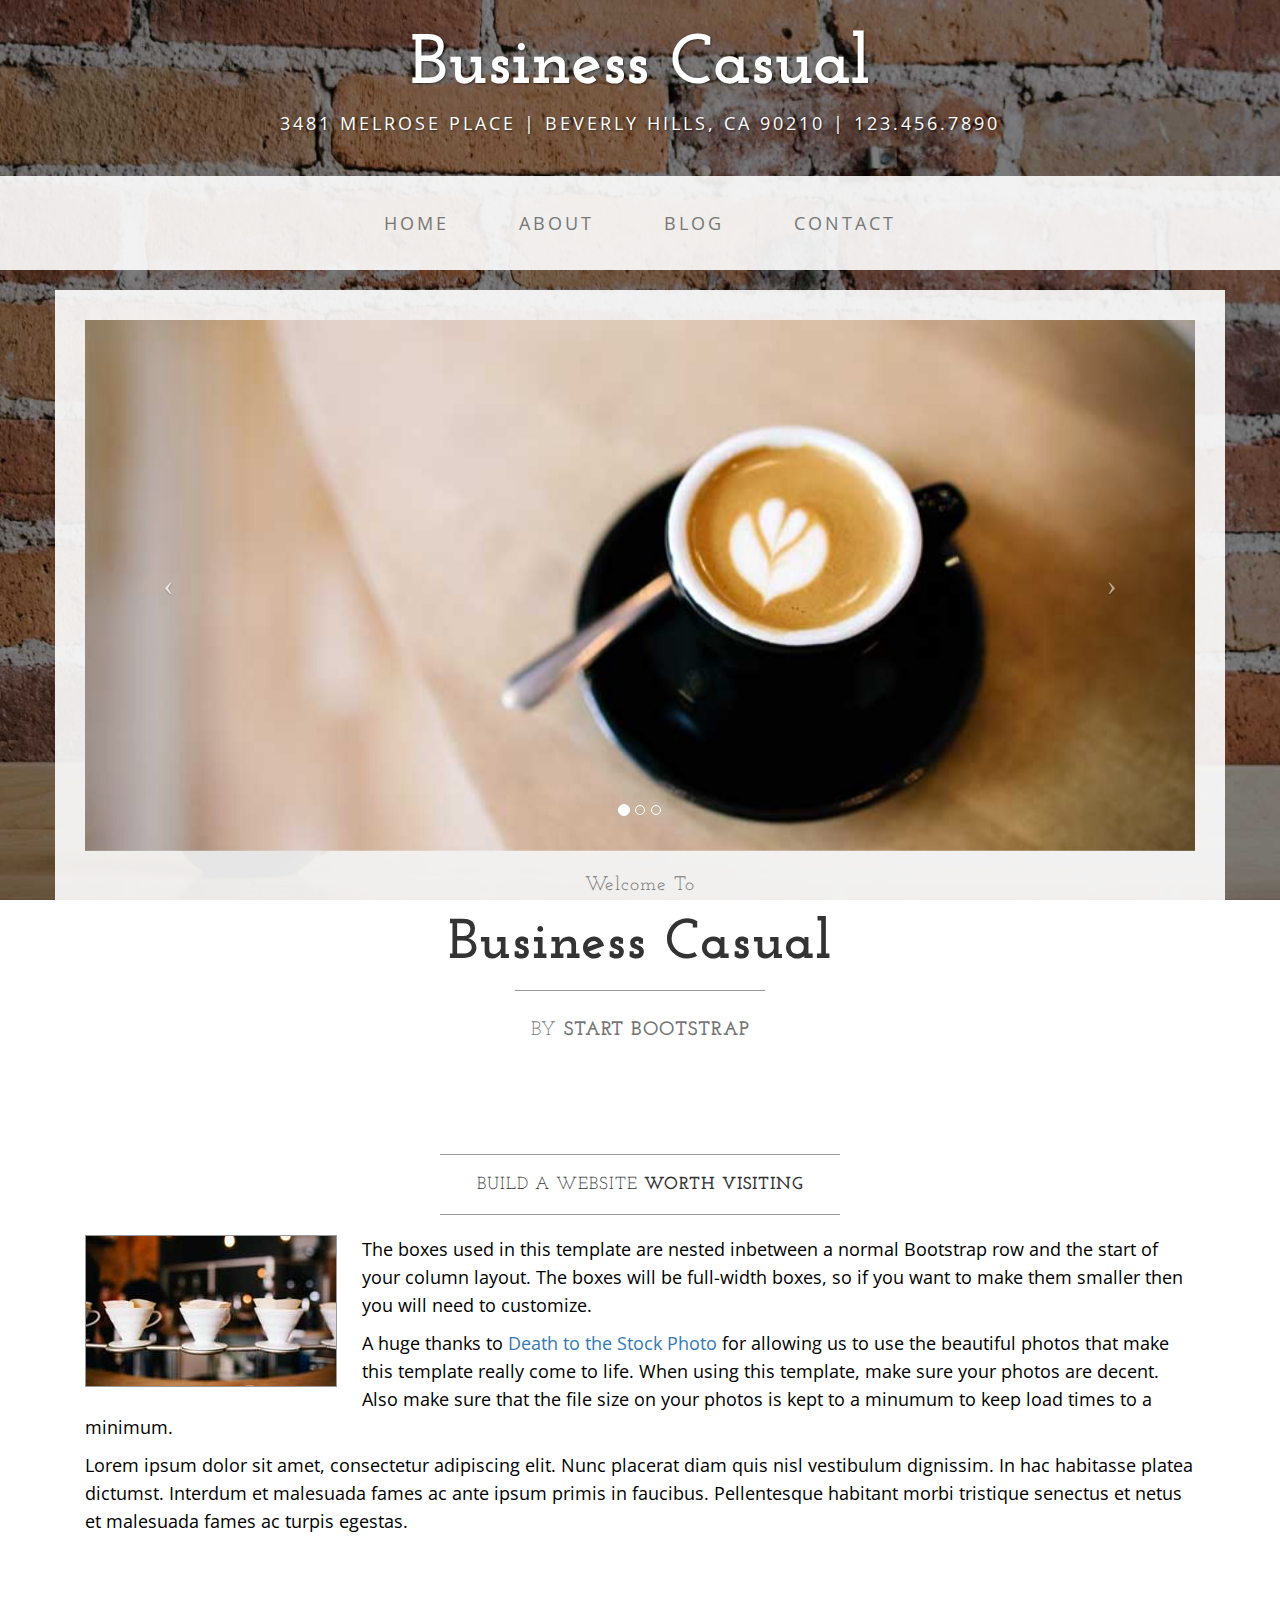
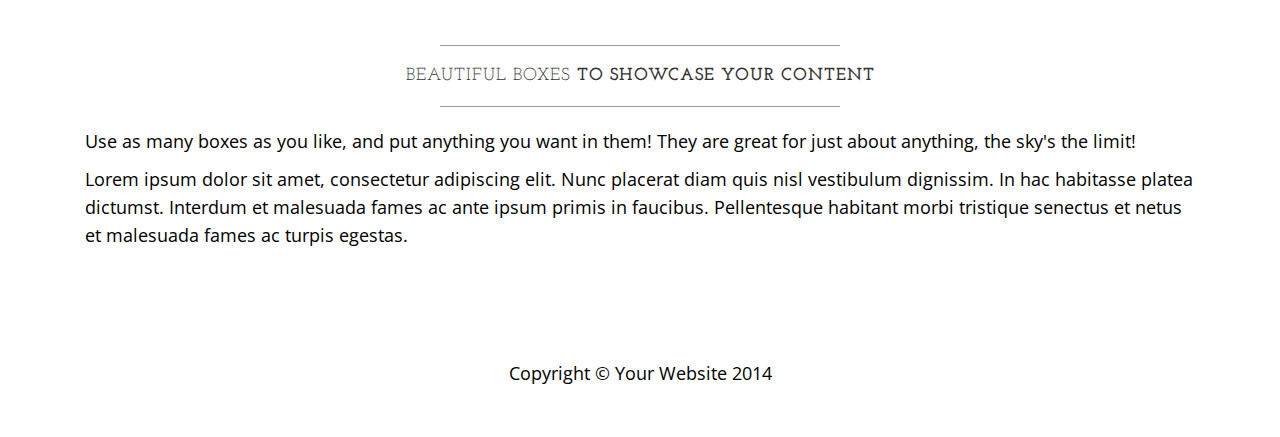
==== index.html @ a55cbca0 "bootstrapコードの追加" ====
<!DOCTYPE html>
<html lang="en">

<head>

    <meta charset="utf-8">
    <meta http-equiv="X-UA-Compatible" content="IE=edge">
    <meta name="viewport" content="width=device-width, initial-scale=1">
    <meta name="description" content="">
    <meta name="author" content="">

    <title>Business Casual - Start Bootstrap Theme</title>

    <!-- Bootstrap Core CSS -->
    <link href="css/bootstrap.min.css" rel="stylesheet">

    <!-- Custom CSS -->
    <link href="css/business-casual.css" rel="stylesheet">

    <!-- Fonts -->
    <link href="http://fonts.googleapis.com/css?family=Open+Sans:300italic,400italic,600italic,700italic,800italic,400,300,600,700,800" rel="stylesheet" type="text/css">
    <link href="http://fonts.googleapis.com/css?family=Josefin+Slab:100,300,400,600,700,100italic,300italic,400italic,600italic,700italic" rel="stylesheet" type="text/css">

    <!-- HTML5 Shim and Respond.js IE8 support of HTML5 elements and media queries -->
    <!-- WARNING: Respond.js doesn't work if you view the page via file:// -->
    <!--[if lt IE 9]>
        <script src="https://oss.maxcdn.com/libs/html5shiv/3.7.0/html5shiv.js"></script>
        <script src="https://oss.maxcdn.com/libs/respond.js/1.4.2/respond.min.js"></script>
    <![endif]-->

</head>

<body>

    <div class="brand">Business Casual</div>
    <div class="address-bar">3481 Melrose Place | Beverly Hills, CA 90210 | 123.456.7890</div>

    <!-- Navigation -->
    <nav class="navbar navbar-default" role="navigation">
        <div class="container">
            <!-- Brand and toggle get grouped for better mobile display -->
            <div class="navbar-header">
                <button type="button" class="navbar-toggle" data-toggle="collapse" data-target="#bs-example-navbar-collapse-1">
                    <span class="sr-only">Toggle navigation</span>
                    <span class="icon-bar"></span>
                    <span class="icon-bar"></span>
                    <span class="icon-bar"></span>
                </button>
                <!-- navbar-brand is hidden on larger screens, but visible when the menu is collapsed -->
                <a class="navbar-brand" href="index.html">Business Casual</a>
            </div>
            <!-- Collect the nav links, forms, and other content for toggling -->
            <div class="collapse navbar-collapse" id="bs-example-navbar-collapse-1">
                <ul class="nav navbar-nav">
                    <li>
                        <a href="index.html">Home</a>
                    </li>
                    <li>
                        <a href="about.html">About</a>
                    </li>
                    <li>
                        <a href="blog.html">Blog</a>
                    </li>
                    <li>
                        <a href="contact.html">Contact</a>
                    </li>
                </ul>
            </div>
            <!-- /.navbar-collapse -->
        </div>
        <!-- /.container -->
    </nav>

    <div class="container">

        <div class="row">
            <div class="box">
                <div class="col-lg-12 text-center">
                    <div id="carousel-example-generic" class="carousel slide">
                        <!-- Indicators -->
                        <ol class="carousel-indicators hidden-xs">
                            <li data-target="#carousel-example-generic" data-slide-to="0" class="active"></li>
                            <li data-target="#carousel-example-generic" data-slide-to="1"></li>
                            <li data-target="#carousel-example-generic" data-slide-to="2"></li>
                        </ol>

                        <!-- Wrapper for slides -->
                        <div class="carousel-inner">
                            <div class="item active">
                                <img class="img-responsive img-full" src="img/slide-1.jpg" alt="">
                            </div>
                            <div class="item">
                                <img class="img-responsive img-full" src="img/slide-2.jpg" alt="">
                            </div>
                            <div class="item">
                                <img class="img-responsive img-full" src="img/slide-3.jpg" alt="">
                            </div>
                        </div>

                        <!-- Controls -->
                        <a class="left carousel-control" href="#carousel-example-generic" data-slide="prev">
                            <span class="icon-prev"></span>
                        </a>
                        <a class="right carousel-control" href="#carousel-example-generic" data-slide="next">
                            <span class="icon-next"></span>
                        </a>
                    </div>
                    <h2 class="brand-before">
                        <small>Welcome to</small>
                    </h2>
                    <h1 class="brand-name">Business Casual</h1>
                    <hr class="tagline-divider">
                    <h2>
                        <small>By
                            <strong>Start Bootstrap</strong>
                        </small>
                    </h2>
                </div>
            </div>
        </div>

        <div class="row">
            <div class="box">
                <div class="col-lg-12">
                    <hr>
                    <h2 class="intro-text text-center">Build a website
                        <strong>worth visiting</strong>
                    </h2>
                    <hr>
                    <img class="img-responsive img-border img-left" src="img/intro-pic.jpg" alt="">
                    <hr class="visible-xs">
                    <p>The boxes used in this template are nested inbetween a normal Bootstrap row and the start of your column layout. The boxes will be full-width boxes, so if you want to make them smaller then you will need to customize.</p>
                    <p>A huge thanks to <a href="http://join.deathtothestockphoto.com/" target="_blank">Death to the Stock Photo</a> for allowing us to use the beautiful photos that make this template really come to life. When using this template, make sure your photos are decent. Also make sure that the file size on your photos is kept to a minumum to keep load times to a minimum.</p>
                    <p>Lorem ipsum dolor sit amet, consectetur adipiscing elit. Nunc placerat diam quis nisl vestibulum dignissim. In hac habitasse platea dictumst. Interdum et malesuada fames ac ante ipsum primis in faucibus. Pellentesque habitant morbi tristique senectus et netus et malesuada fames ac turpis egestas.</p>
                </div>
            </div>
        </div>

        <div class="row">
            <div class="box">
                <div class="col-lg-12">
                    <hr>
                    <h2 class="intro-text text-center">Beautiful boxes
                        <strong>to showcase your content</strong>
                    </h2>
                    <hr>
                    <p>Use as many boxes as you like, and put anything you want in them! They are great for just about anything, the sky's the limit!</p>
                    <p>Lorem ipsum dolor sit amet, consectetur adipiscing elit. Nunc placerat diam quis nisl vestibulum dignissim. In hac habitasse platea dictumst. Interdum et malesuada fames ac ante ipsum primis in faucibus. Pellentesque habitant morbi tristique senectus et netus et malesuada fames ac turpis egestas.</p>
                </div>
            </div>
        </div>

    </div>
    <!-- /.container -->

    <footer>
        <div class="container">
            <div class="row">
                <div class="col-lg-12 text-center">
                    <p>Copyright &copy; Your Website 2014</p>
                </div>
            </div>
        </div>
    </footer>

    <!-- jQuery -->
    <script src="js/jquery.js"></script>

    <!-- Bootstrap Core JavaScript -->
    <script src="js/bootstrap.min.js"></script>

    <!-- Script to Activate the Carousel -->
    <script>
    $('.carousel').carousel({
        interval: 5000 //changes the speed
    })
    </script>

</body>

</html>
---- css/business-casual.css ----
/*!
 * Start Bootstrap - Business Casual Bootstrap Theme (http://startbootstrap.com)
 * Code licensed under the Apache License v2.0.
 * For details, see http://www.apache.org/licenses/LICENSE-2.0.
 */

body {
    font-family: "Open Sans","Helvetica Neue",Helvetica,Arial,sans-serif;
    background: url('../img/bg.jpg') no-repeat center center fixed;
    -webkit-background-size: cover;
    -moz-background-size: cover;
    background-size: cover;
    -o-background-size: cover;
}

h1,
h2,
h3,
h4,
h5,
h6 {
    text-transform: uppercase;
    font-family: "Josefin Slab","Helvetica Neue",Helvetica,Arial,sans-serif;
    font-weight: 700;
    letter-spacing: 1px;
}

p {
    font-size: 1.25em;
    line-height: 1.6;
    color: #000;
}

hr {
    max-width: 400px;
    border-color: #999999;
}

.brand,
.address-bar {
    display: none;
}

.navbar-brand {
    text-transform: uppercase;
    font-weight: 900;
    letter-spacing: 2px;
}

.navbar-nav {
    text-transform: uppercase;
    font-weight: 400;
    letter-spacing: 3px;
}

.img-full {
    min-width: 100%;
}

.brand-before,
.brand-name {
    text-transform: capitalize;
}

.brand-before {
    margin: 15px 0;
}

.brand-name {
    margin: 0;
    font-size: 4em;
}

.tagline-divider {
    margin: 15px auto 3px;
    max-width: 250px;
    border-color: #999999;
}

.box {
    margin-bottom: 20px;
    padding: 30px 15px;
    background: #fff;
    background: rgba(255,255,255,0.9);
}

.intro-text {
    text-transform: uppercase;
    font-size: 1.25em;
    font-weight: 400;
    letter-spacing: 1px;
}

.img-border {
    float: none;
    margin: 0 auto 0;
    border: #999999 solid 1px;
}

.img-left {
    float: none;
    margin: 0 auto 0;
}

footer {
    background: #fff;
    background: rgba(255,255,255,0.9);
}

footer p {
    margin: 0;
    padding: 50px 0;
}

@media screen and (min-width:768px) {
    .brand {
        display: inherit;
        margin: 0;
        padding: 30px 0 10px;
        text-align: center;
        text-shadow: 1px 1px 2px rgba(0,0,0,0.5);
        font-family: "Josefin Slab","Helvetica Neue",Helvetica,Arial,sans-serif;
        font-size: 5em;
        font-weight: 700;
        line-height: normal;
        color: #fff;
    }

    .top-divider {
        margin-top: 0;
    }

    .img-left {
        float: left;
        margin-right: 25px;
    }

    .address-bar {
        display: inherit;
        margin: 0;
        padding: 0 0 40px;
        text-align: center;
        text-shadow: 1px 1px 2px rgba(0,0,0,0.5);
        text-transform: uppercase;
        font-size: 1.25em;
        font-weight: 400;
        letter-spacing: 3px;
        color: #fff;
    }

    .navbar {
        border-radius: 0;
    }

    .navbar-header {
        display: none;
    }

    .navbar {
        min-height: 0;
    }

    .navbar-default {
        border: none;
        background: #fff;
        background: rgba(255,255,255,0.9);
    }

    .nav>li>a {
        padding: 35px;
    }

    .navbar-nav>li>a {
        line-height: normal;
    }

    .navbar-nav {
        display: table;
        float: none;
        margin: 0 auto;
        table-layout: fixed;
        font-size: 1.25em;
    }
}

@media screen and (min-width:1200px) {
    .box:after {
        content: '';
        display: table;
        clear: both;
    }
}
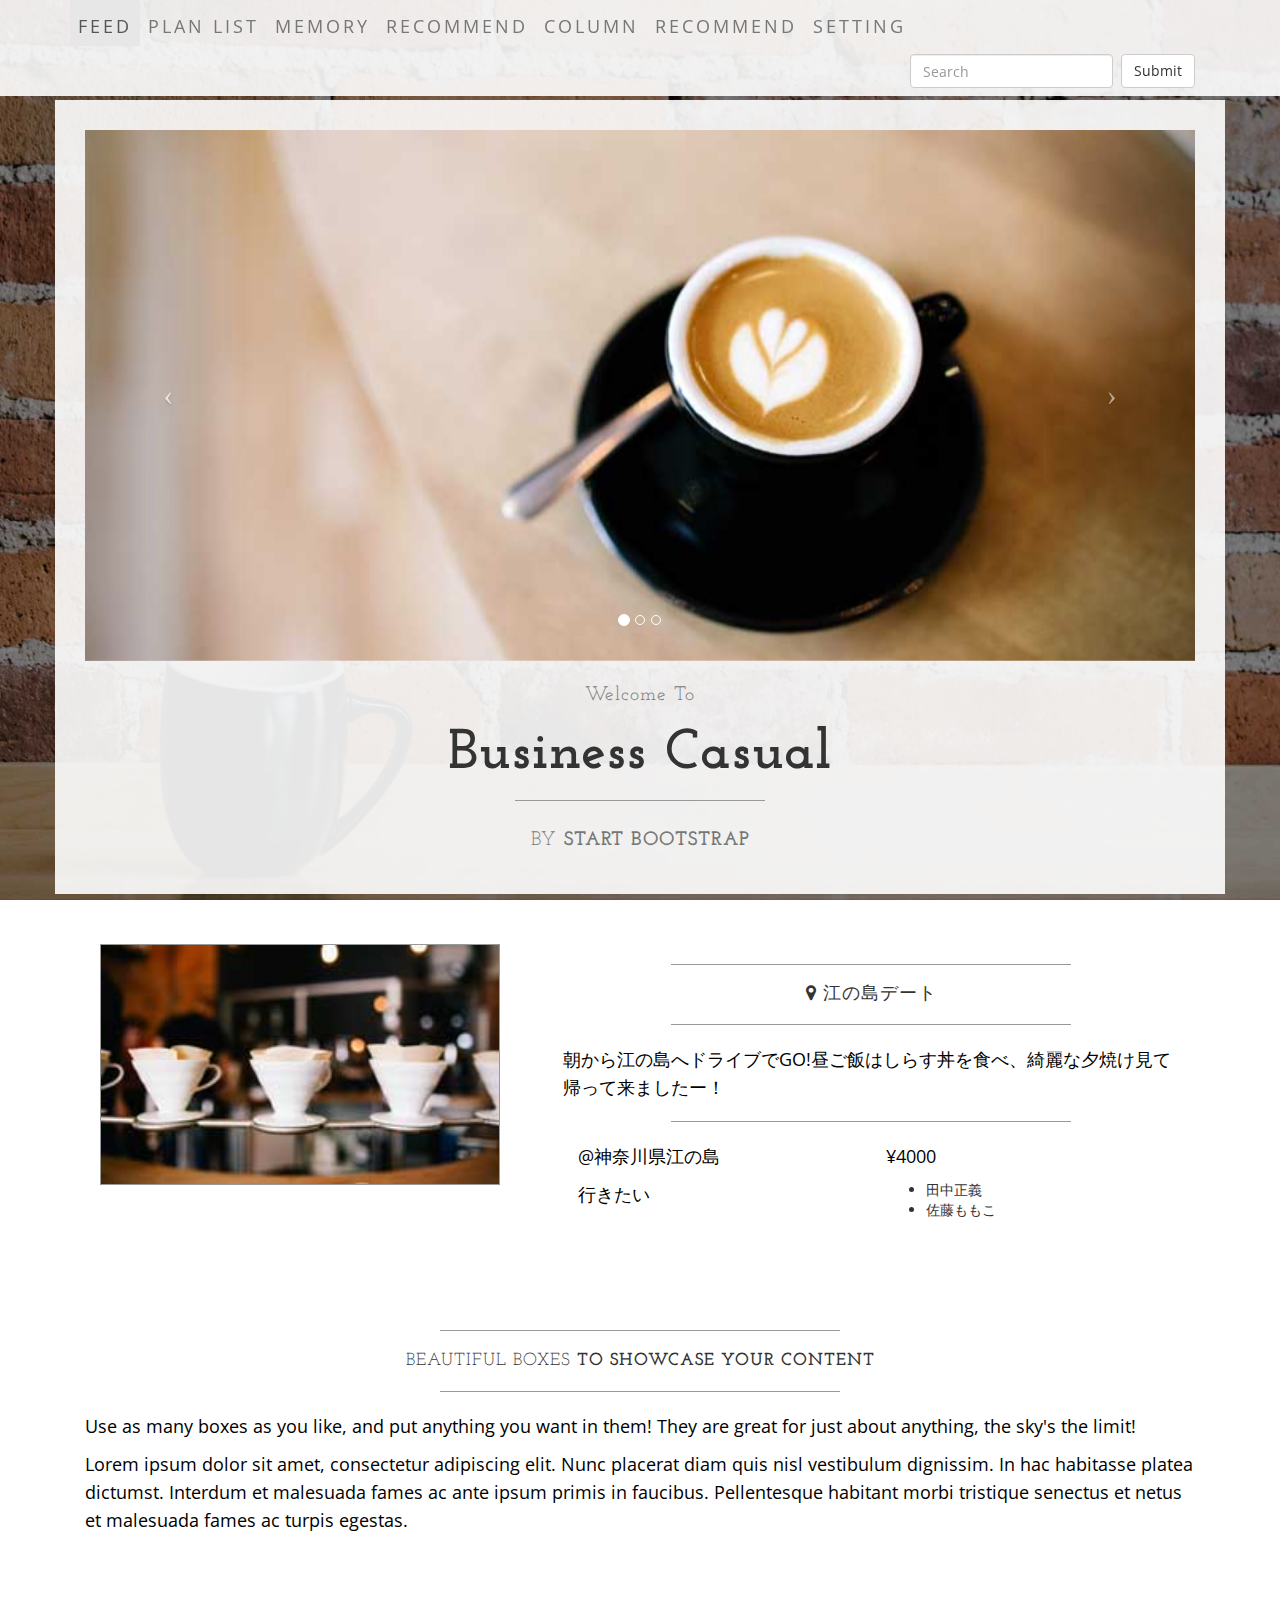
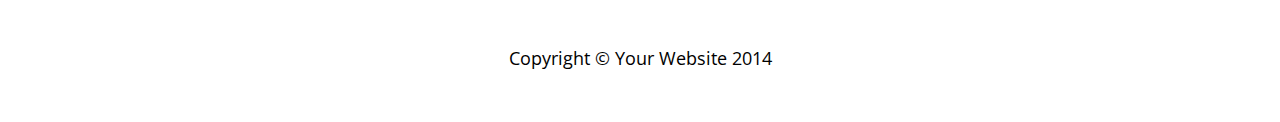
==== commit 3b14e140: "フォントのファイルの追加" ====
--- a/index.html
+++ b/index.html
@@ -20,6 +20,8 @@
     <!-- Fonts -->
     <link href="http://fonts.googleapis.com/css?family=Open+Sans:300italic,400italic,600italic,700italic,800italic,400,300,600,700,800" rel="stylesheet" type="text/css">
     <link href="http://fonts.googleapis.com/css?family=Josefin+Slab:100,300,400,600,700,100italic,300italic,400italic,600italic,700italic" rel="stylesheet" type="text/css">
+    <link rel="stylesheet" href="font-awesome/css/font-awesome.min.css" type="text/css">
+
 
     <!-- HTML5 Shim and Respond.js IE8 support of HTML5 elements and media queries -->
     <!-- WARNING: Respond.js doesn't work if you view the page via file:// -->
@@ -31,12 +33,8 @@
 </head>
 
 <body>
-
-    <div class="brand">Business Casual</div>
-    <div class="address-bar">3481 Melrose Place | Beverly Hills, CA 90210 | 123.456.7890</div>
-
     <!-- Navigation -->
-    <nav class="navbar navbar-default" role="navigation">
+    <nav class="navbar navbar-default navbar-fixed-top" role="navigation" >
         <div class="container">
             <!-- Brand and toggle get grouped for better mobile display -->
             <div class="navbar-header">
@@ -51,18 +49,35 @@
             </div>
             <!-- Collect the nav links, forms, and other content for toggling -->
             <div class="collapse navbar-collapse" id="bs-example-navbar-collapse-1">
-                <ul class="nav navbar-nav">
-                    <li>
-                        <a href="index.html">Home</a>
-                    </li>
-                    <li>
-                        <a href="about.html">About</a>
-                    </li>
-                    <li>
-                        <a href="blog.html">Blog</a>
-                    </li>
-                    <li>
-                        <a href="contact.html">Contact</a>
+                <ul class="nav navbar-nav" style="width:100%;">
+                    <li class="active">
+                        <a href="index.php">Feed</a>
+                    </li>
+                    <li>
+                        <a href="planlist.php">Plan List</a>
+                    </li>
+                    <li>
+                        <a href="memory.php">Memory</a>
+                    </li>
+                    <li>
+                        <a href="recommend.php">Recommend</a>
+                    </li>
+                    <li>
+                        <a href="column.php">Column</a>
+                    </li>
+                    <li>
+                        <a href="recommend.php">Recommend</a>
+                    </li>
+                    <li>
+                        <a href="setting.php">Setting</a>
+                    </li>
+                    <li style="float:right;">
+                        <form class="navbar-form navbar-left" role="search">
+                            <div class="form-group">
+                                <input type="text" class="form-control" placeholder="Search">
+                            </div>
+                                <button type="submit" class="btn btn-default">Submit</button>
+                        </form>
                     </li>
                 </ul>
             </div>
@@ -122,16 +137,37 @@
         <div class="row">
             <div class="box">
                 <div class="col-lg-12">
-                    <hr>
-                    <h2 class="intro-text text-center">Build a website
-                        <strong>worth visiting</strong>
-                    </h2>
-                    <hr>
-                    <img class="img-responsive img-border img-left" src="img/intro-pic.jpg" alt="">
-                    <hr class="visible-xs">
-                    <p>The boxes used in this template are nested inbetween a normal Bootstrap row and the start of your column layout. The boxes will be full-width boxes, so if you want to make them smaller then you will need to customize.</p>
-                    <p>A huge thanks to <a href="http://join.deathtothestockphoto.com/" target="_blank">Death to the Stock Photo</a> for allowing us to use the beautiful photos that make this template really come to life. When using this template, make sure your photos are decent. Also make sure that the file size on your photos is kept to a minumum to keep load times to a minimum.</p>
-                    <p>Lorem ipsum dolor sit amet, consectetur adipiscing elit. Nunc placerat diam quis nisl vestibulum dignissim. In hac habitasse platea dictumst. Interdum et malesuada fames ac ante ipsum primis in faucibus. Pellentesque habitant morbi tristique senectus et netus et malesuada fames ac turpis egestas.</p>
+                    <div class="col-sm-5">
+                         <img class="img-responsive img-border img-left" src="img/intro-pic.jpg" alt="" style="width:400px;height:auto; 
+                         ">
+                    </div>
+                    <div class="col-sm-7">
+                        <hr>
+                        <h3 class="intro-text text-center">
+                            <i class="fa fa-map-marker"></i>
+                            江の島デート
+                        </h3>
+                        <hr>
+                        <p>
+                            朝から江の島へドライブでGO!昼ご飯はしらす丼を食べ、綺麗な夕焼け見て帰って来ましたー！
+                        </p>
+                        <hr>
+                        <div class="col-sm-6">
+                            <p>@神奈川県江の島</p>
+                        </div>
+                        <div class="col-sm-6">
+                            <p>¥4000</p>
+                        </div>
+                        <div class="col-sm-6">
+                            <p>行きたい</p>
+                        </div>
+                        <div class="col-sm-6">
+                            <ul>
+                                <li>田中正義</li>
+                                <li>佐藤ももこ</li>
+                            </ul>
+                        </div>
+                    </div>
                 </div>
             </div>
         </div>
--- a/css/business-casual.css
+++ b/css/business-casual.css
@@ -189,4 +189,21 @@
         display: table;
         clear: both;
     }
-}+}
+
+body { padding-top: 100px; }
+/*書き足した部分のCSS*/
+    .navbar-nav > li > a{
+        padding:14px 8px 8px 8px;
+    }
+    .navbar-nav > li{
+        border-style: bold;
+        border-color: black;
+    }
+
+ /*   .navbar {
+        position:fixed;
+        z-index:2; 
+        width:100%
+    }
+*/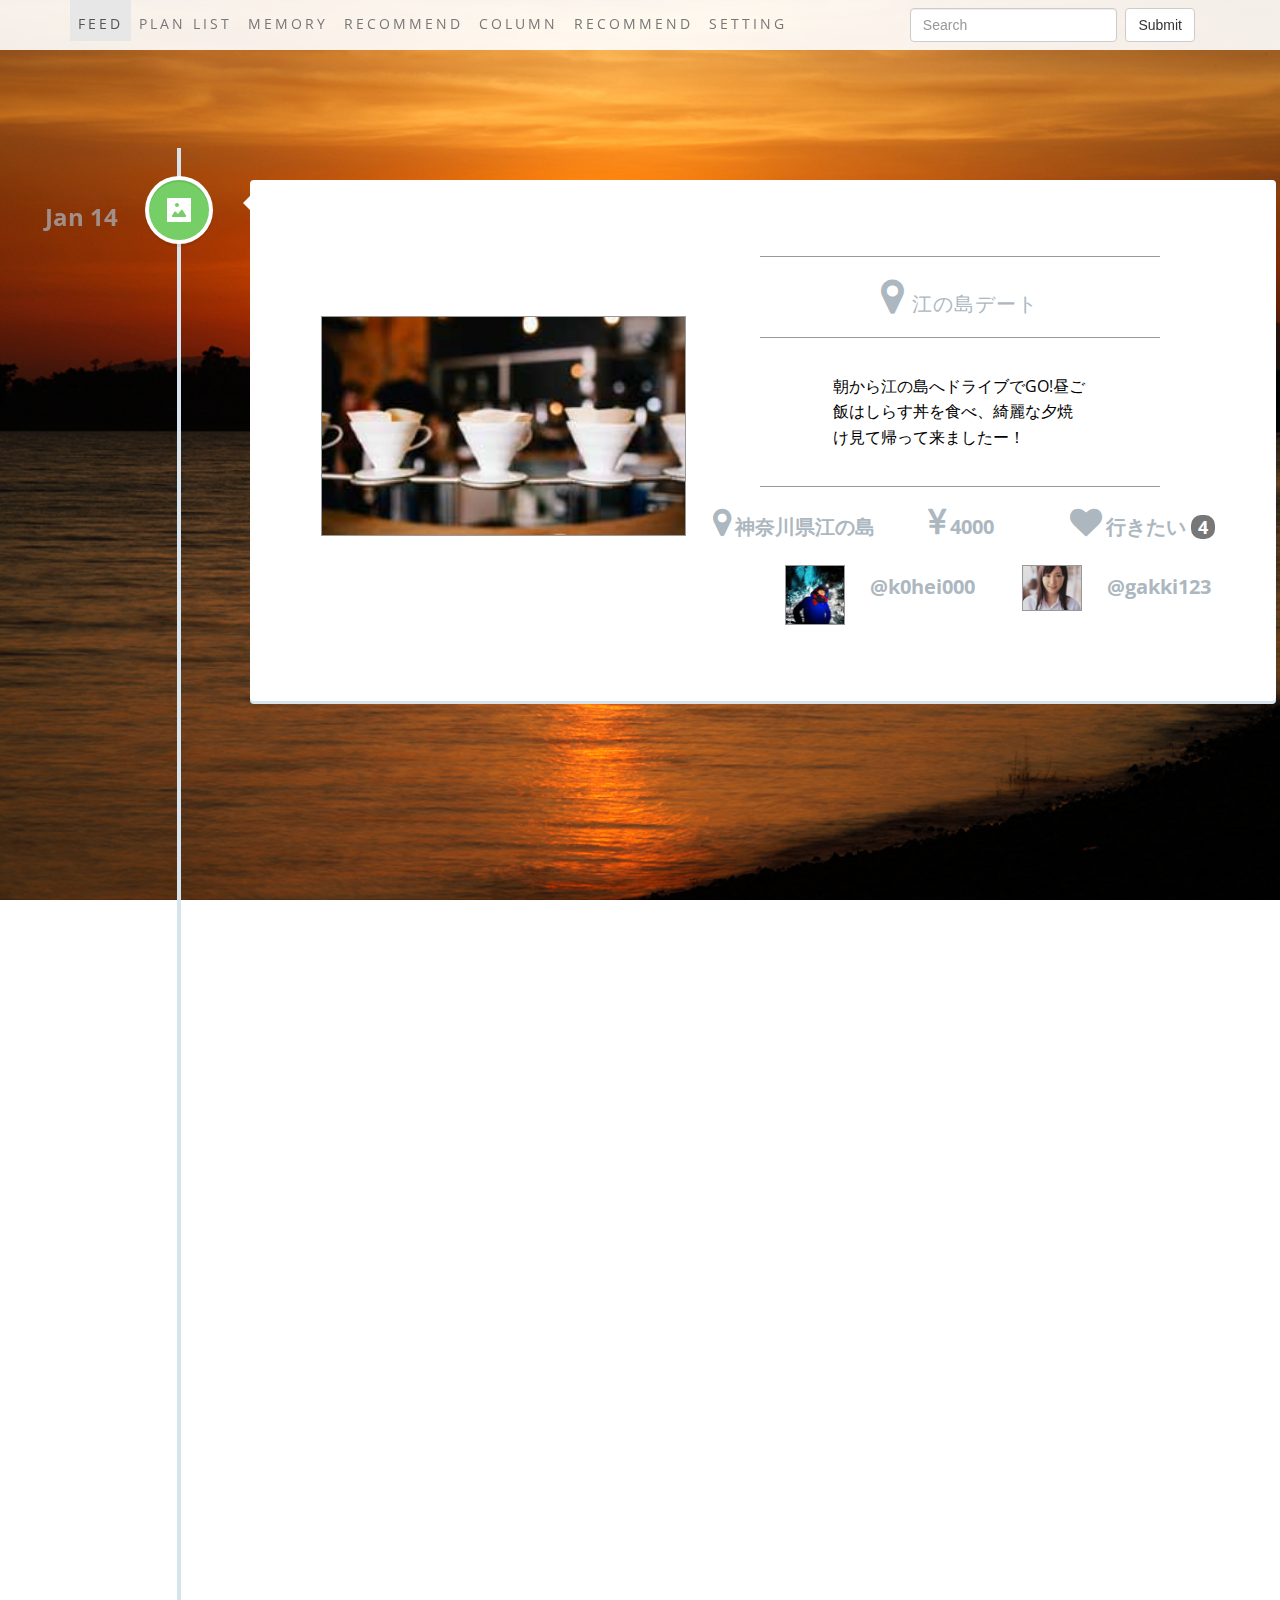
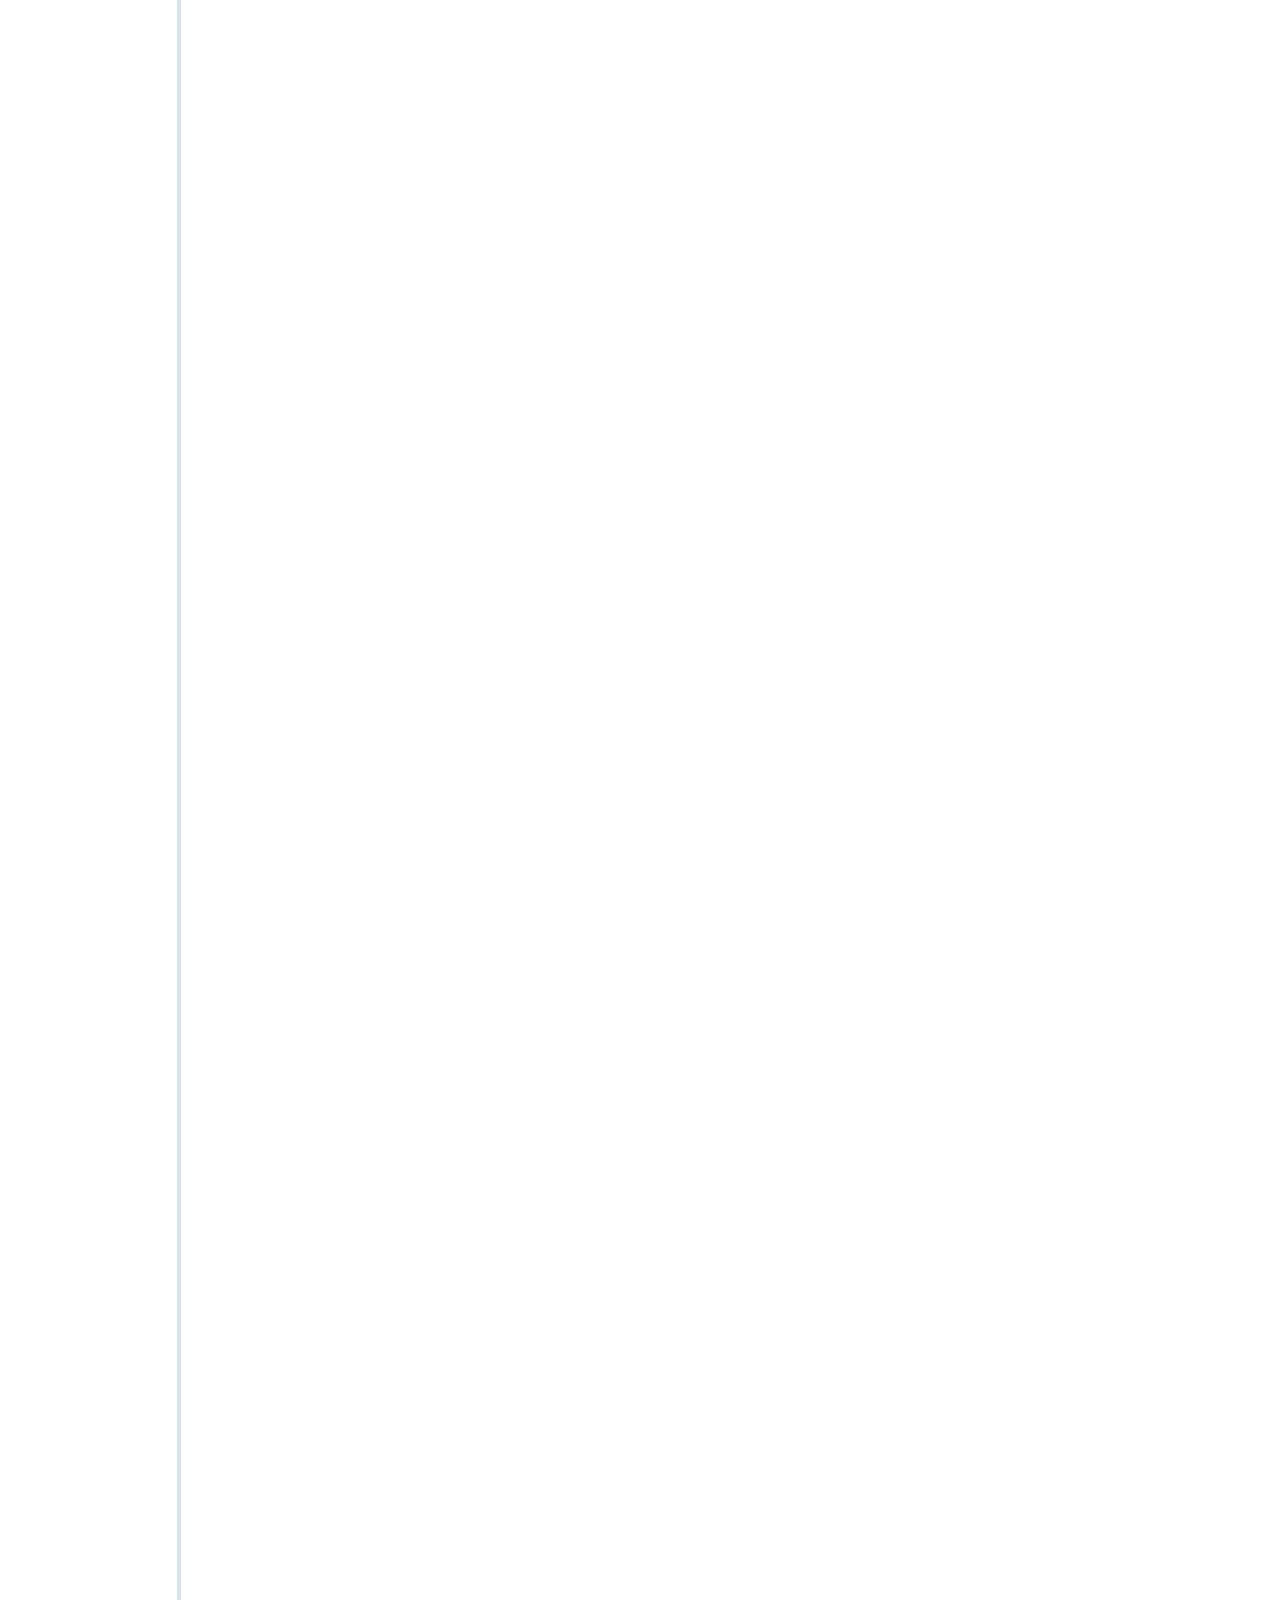
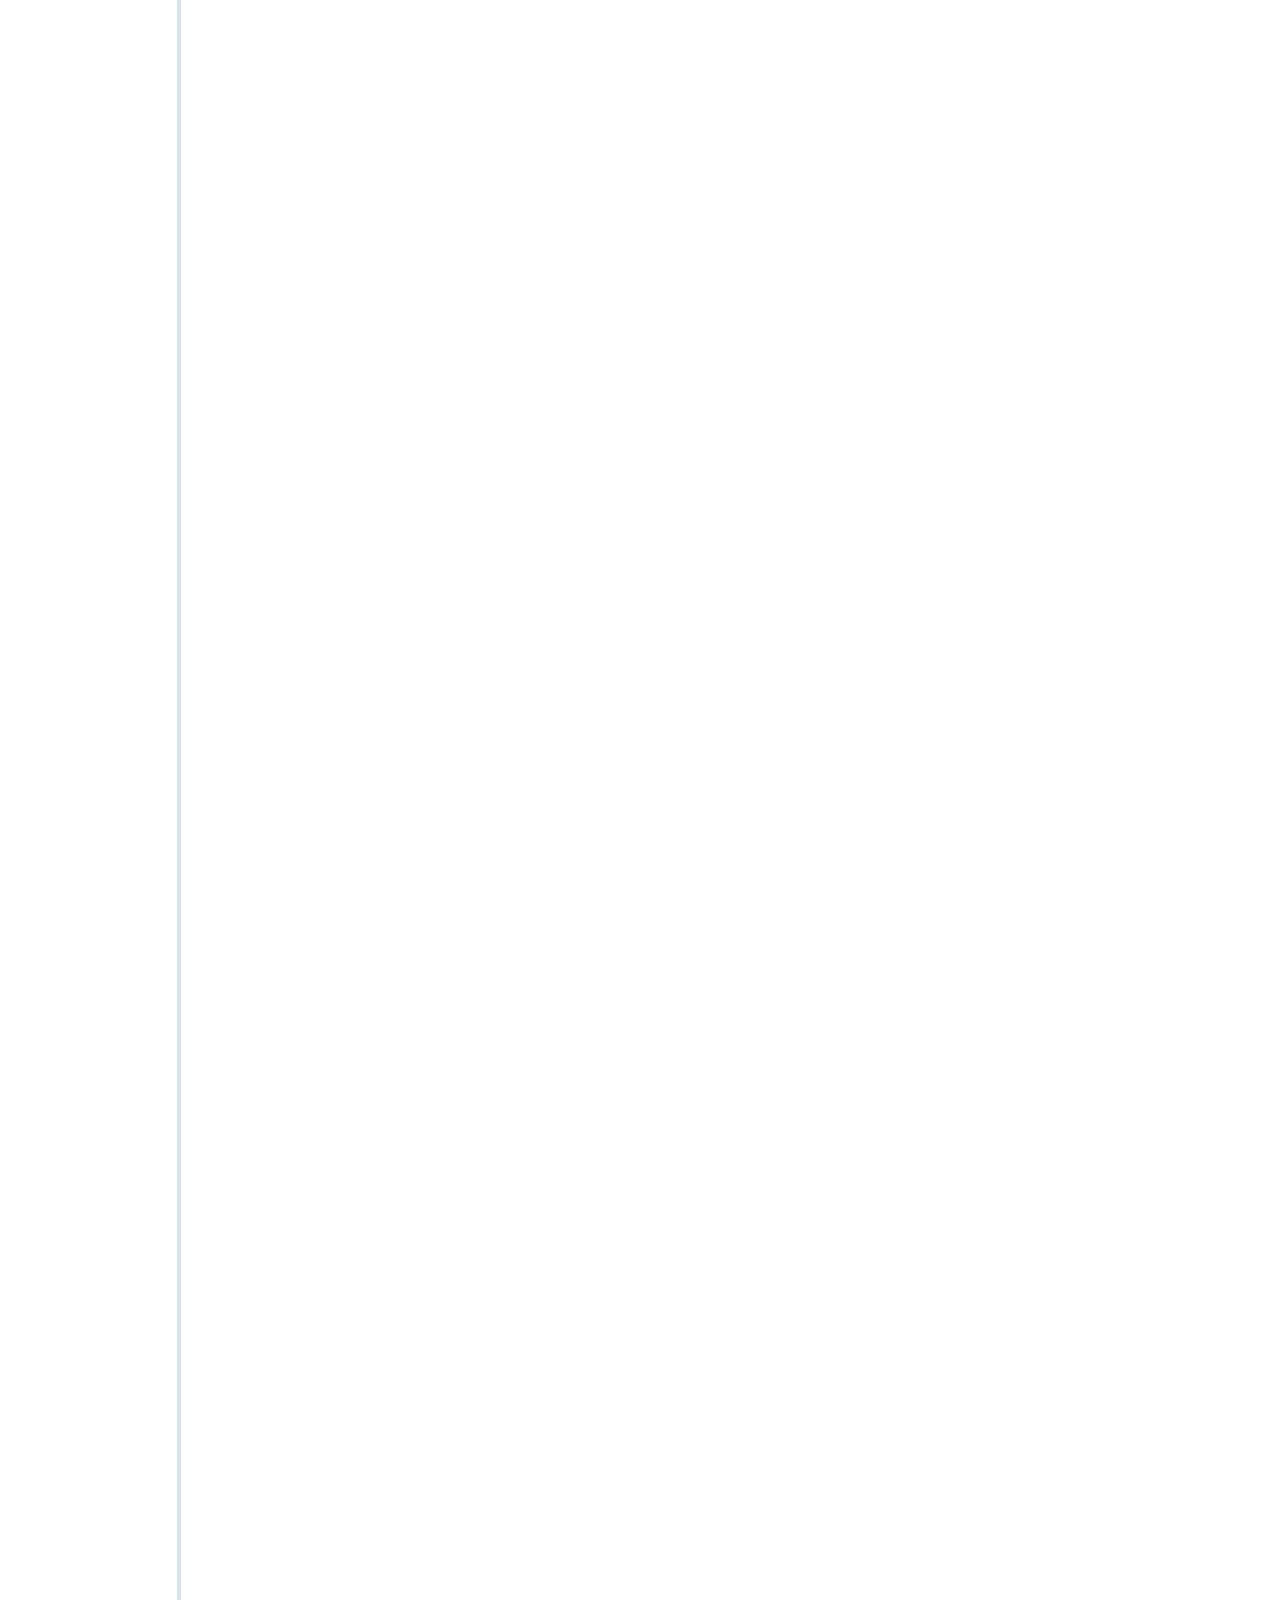
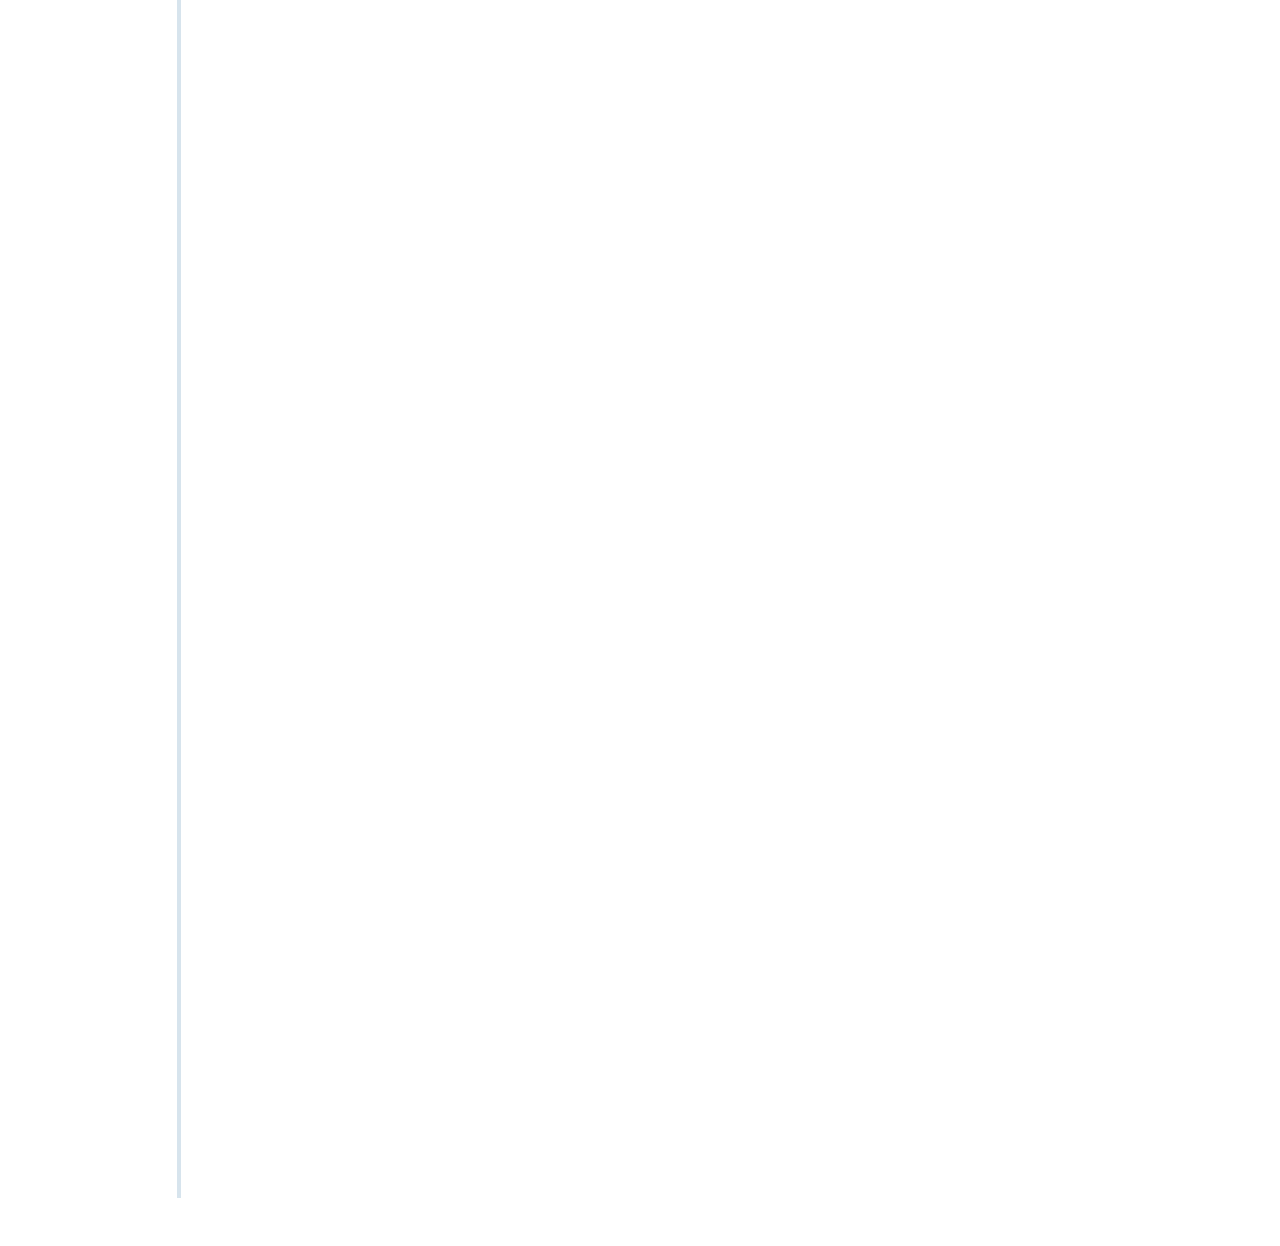
==== commit 8b5b28d6: "かなりデザイン変更しました。時間あったら見てみてください。index.htmlでみれます。" ====
--- a/index.html
+++ b/index.html
@@ -14,6 +14,12 @@
     <!-- Bootstrap Core CSS -->
     <link href="css/bootstrap.min.css" rel="stylesheet">
 
+
+    
+    
+    <link rel="stylesheet" href="vertical-timeline/css/reset.css"> <!-- CSS reset -->
+    <link rel="stylesheet" href="vertical-timeline/css/style.css"> <!-- Resource style -->
+    
     <!-- Custom CSS -->
     <link href="css/business-casual.css" rel="stylesheet">
 
@@ -29,6 +35,7 @@
         <script src="https://oss.maxcdn.com/libs/html5shiv/3.7.0/html5shiv.js"></script>
         <script src="https://oss.maxcdn.com/libs/respond.js/1.4.2/respond.min.js"></script>
     <![endif]-->
+    <script src="vertical-timeline/js/modernizr.js"></script> <!-- Modernizr -->
 
 </head>
 
@@ -86,118 +93,856 @@
         <!-- /.container -->
     </nav>
 
+
+
+<section id="cd-timeline" class="cd-container">
     <div class="container">
 
+
+        <div class="cd-timeline-block">
+            <div class="cd-timeline-img cd-picture" style="margin-left:-44px;">
+                <img src="vertical-timeline/img/cd-icon-picture.svg" alt="Picture">
+            </div> <!-- cd-timeline-img -->
+            <a href="https://www.google.com/">
+            <div class="cd-timeline-content"  style="width:90%!important;">
+                
+        
+        
         <div class="row">
             <div class="box">
-                <div class="col-lg-12 text-center">
-                    <div id="carousel-example-generic" class="carousel slide">
-                        <!-- Indicators -->
-                        <ol class="carousel-indicators hidden-xs">
-                            <li data-target="#carousel-example-generic" data-slide-to="0" class="active"></li>
-                            <li data-target="#carousel-example-generic" data-slide-to="1"></li>
-                            <li data-target="#carousel-example-generic" data-slide-to="2"></li>
-                        </ol>
-
-                        <!-- Wrapper for slides -->
-                        <div class="carousel-inner">
-                            <div class="item active">
-                                <img class="img-responsive img-full" src="img/slide-1.jpg" alt="">
-                            </div>
-                            <div class="item">
-                                <img class="img-responsive img-full" src="img/slide-2.jpg" alt="">
-                            </div>
-                            <div class="item">
-                                <img class="img-responsive img-full" src="img/slide-3.jpg" alt="">
-                            </div>
-                        </div>
-
-                        <!-- Controls -->
-                        <a class="left carousel-control" href="#carousel-example-generic" data-slide="prev">
-                            <span class="icon-prev"></span>
-                        </a>
-                        <a class="right carousel-control" href="#carousel-example-generic" data-slide="next">
-                            <span class="icon-next"></span>
-                        </a>
+                <div class="col-lg-12" style="">
+                    <div class="row"　style="position: relative;">
+                        <div class="col-sm-5" style="width: 400px;
+                                                    height: 380px; ">
+                             <img class="img-responsive img-border img-left" src="img/intro-pic.jpg" alt="" style="width:auto;height:220px;
+                                position: absolute;
+                                top: 0;
+                                bottom: 0;
+                                margin: auto 0 auto 30px;
+
+                                ">
+                        </div>
+                        <div class="col-sm-7">
+                            <hr>
+                            <h3 class="intro-text text-center">
+                                <i class="fa fa-map-marker fa-2x"></i>
+                                江の島デート
+                            </h3>
+                            <hr>
+                            <div class="row">
+                                <div class="col-sm-offset-3 col-sm-6 col-sm-offset-3">
+                            <p>
+                                朝から江の島へドライブでGO!昼ご飯はしらす丼を食べ、綺麗な夕焼け見て帰って来ましたー！
+                            </p>
+                                </div>
+                            </div>
+                            <hr>
+                            <div class="row">
+                                <div class="col-sm-5 text-center">
+                                    <i class="fa fa-map-marker fa-2x"></i>
+                                    <span style="font-size:20px;font-weight: bold;">
+                                    神奈川県江の島</span>
+                                </div>
+                                <div class="col-sm-3">
+                                    <i class="fa fa-jpy fa-2x"></i>
+                                    <span style="font-size:20px;font-weight: bold;">
+                                        4000</span>
+                                </div>
+                                <div class="col-sm-4">
+                                    <i class="fa fa-heart fa-2x"></i>
+                                    <span style="font-size:20px;font-weight: bold;">
+                                     行きたい <span class="badge" style="font-size:18px">4</span>
+                                    </span>
+                                </div>
+                            </div>
+                            <br>
+                            <div class="row" style="margin-top:10px;">
+                                <div class="col-sm-offset-2 col-sm-5">
+                                    <img class="img-responsive img-border img-left" src="img/kohei.jpg" alt="" style="width:60px;height:auto; 
+                                    ">
+                                    <span style="font-size:20px;font-weight: bold; margin:12px auto 12px 0; display:block;">
+                                        @k0hei000</span>
+                                    
+                                </div>
+                                <div class="col-sm-5">
+                                    <img class="img-responsive img-border img-left" src="img/aragaki.jpg" alt="" style="width:60px;height:auto; 
+                                    ">
+                                    <span style="font-size:20px;font-weight: bold; margin:12px auto; display:block;">
+                                        @gakki123</span>
+                                    
+                                </div>
+                            </div>
+                        </div>
                     </div>
-                    <h2 class="brand-before">
-                        <small>Welcome to</small>
-                    </h2>
-                    <h1 class="brand-name">Business Casual</h1>
-                    <hr class="tagline-divider">
-                    <h2>
-                        <small>By
-                            <strong>Start Bootstrap</strong>
-                        </small>
-                    </h2>
                 </div>
             </div>
         </div>
-
+        
+                <span class="cd-date" style=" font-weight:bold;">Jan 14</span>
+            </div> <!-- cd-timeline-content -->
+            </a>
+        </div> <!-- cd-timeline-block -->
+
+        
+        <div class="cd-timeline-block">
+            <div class="cd-timeline-img cd-picture" style="margin-left:-44px;">
+                <img src="vertical-timeline/img/cd-icon-picture.svg" alt="Picture">
+            </div> <!-- cd-timeline-img -->
+            <a href="https://www.google.com/">
+            <div class="cd-timeline-content"  style="width:90%!important;">
+                
+        
+        
         <div class="row">
             <div class="box">
-                <div class="col-lg-12">
-                    <div class="col-sm-5">
-                         <img class="img-responsive img-border img-left" src="img/intro-pic.jpg" alt="" style="width:400px;height:auto; 
-                         ">
-                    </div>
-                    <div class="col-sm-7">
-                        <hr>
-                        <h3 class="intro-text text-center">
-                            <i class="fa fa-map-marker"></i>
-                            江の島デート
-                        </h3>
-                        <hr>
-                        <p>
-                            朝から江の島へドライブでGO!昼ご飯はしらす丼を食べ、綺麗な夕焼け見て帰って来ましたー！
-                        </p>
-                        <hr>
-                        <div class="col-sm-6">
-                            <p>@神奈川県江の島</p>
-                        </div>
-                        <div class="col-sm-6">
-                            <p>¥4000</p>
-                        </div>
-                        <div class="col-sm-6">
-                            <p>行きたい</p>
-                        </div>
-                        <div class="col-sm-6">
-                            <ul>
-                                <li>田中正義</li>
-                                <li>佐藤ももこ</li>
-                            </ul>
+                <div class="col-lg-12" style="">
+                    <div class="row"　style="position: relative;">
+                        <div class="col-sm-5" style="width: 400px;
+                                                    height: 380px; ">
+                             <img class="img-responsive img-border img-left" src="img/intro-pic.jpg" alt="" style="width:auto;height:220px;
+                                position: absolute;
+                                top: 0;
+                                bottom: 0;
+                                margin: auto 0 auto 30px;
+
+                                ">
+                        </div>
+                        <div class="col-sm-7">
+                            <hr>
+                            <h3 class="intro-text text-center">
+                                <i class="fa fa-map-marker fa-2x"></i>
+                                江の島デート
+                            </h3>
+                            <hr>
+                            <div class="row">
+                                <div class="col-sm-offset-3 col-sm-6 col-sm-offset-3">
+                            <p>
+                                朝から江の島へドライブでGO!昼ご飯はしらす丼を食べ、綺麗な夕焼け見て帰って来ましたー！
+                            </p>
+                                </div>
+                            </div>
+                            <hr>
+                            <div class="row">
+                                <div class="col-sm-5 text-center">
+                                    <i class="fa fa-map-marker fa-2x"></i>
+                                    <span style="font-size:20px;font-weight: bold;">
+                                    神奈川県江の島</span>
+                                </div>
+                                <div class="col-sm-3">
+                                    <i class="fa fa-jpy fa-2x"></i>
+                                    <span style="font-size:20px;font-weight: bold;">
+                                        4000</span>
+                                </div>
+                                <div class="col-sm-4">
+                                    <i class="fa fa-heart fa-2x"></i>
+                                    <span style="font-size:20px;font-weight: bold;">
+                                     行きたい <span class="badge" style="font-size:18px">4</span>
+                                    </span>
+                                </div>
+                            </div>
+                            <br>
+                            <div class="row" style="margin-top:10px;">
+                                <div class="col-sm-offset-2 col-sm-5">
+                                    <img class="img-responsive img-border img-left" src="img/kohei.jpg" alt="" style="width:60px;height:auto; 
+                                    ">
+                                    <span style="font-size:20px;font-weight: bold; margin:12px auto 12px 0; display:block;">
+                                        @k0hei000</span>
+                                    
+                                </div>
+                                <div class="col-sm-5">
+                                    <img class="img-responsive img-border img-left" src="img/aragaki.jpg" alt="" style="width:60px;height:auto; 
+                                    ">
+                                    <span style="font-size:20px;font-weight: bold; margin:12px auto; display:block;">
+                                        @gakki123</span>
+                                    
+                                </div>
+                            </div>
                         </div>
                     </div>
                 </div>
             </div>
         </div>
-
+        
+                <span class="cd-date" style="">Jan 14</span>
+            </div> <!-- cd-timeline-content -->
+            </a>
+        </div> <!-- cd-timeline-block -->
+
+
+        <div class="cd-timeline-block">
+            <div class="cd-timeline-img cd-picture" style="margin-left:-44px;">
+                <img src="vertical-timeline/img/cd-icon-picture.svg" alt="Picture">
+            </div> <!-- cd-timeline-img -->
+            <a href="https://www.google.com/">
+            <div class="cd-timeline-content"  style="width:90%!important;">
+                
+        
+        
         <div class="row">
             <div class="box">
-                <div class="col-lg-12">
-                    <hr>
-                    <h2 class="intro-text text-center">Beautiful boxes
-                        <strong>to showcase your content</strong>
-                    </h2>
-                    <hr>
-                    <p>Use as many boxes as you like, and put anything you want in them! They are great for just about anything, the sky's the limit!</p>
-                    <p>Lorem ipsum dolor sit amet, consectetur adipiscing elit. Nunc placerat diam quis nisl vestibulum dignissim. In hac habitasse platea dictumst. Interdum et malesuada fames ac ante ipsum primis in faucibus. Pellentesque habitant morbi tristique senectus et netus et malesuada fames ac turpis egestas.</p>
+                <div class="col-lg-12" style="">
+                    <div class="row"　style="position: relative;">
+                        <div class="col-sm-5" style="width: 400px;
+                                                    height: 380px; ">
+                             <img class="img-responsive img-border img-left" src="img/intro-pic.jpg" alt="" style="width:auto;height:220px;
+                                position: absolute;
+                                top: 0;
+                                bottom: 0;
+                                margin: auto 0 auto 30px;
+
+                                ">
+                        </div>
+                        <div class="col-sm-7">
+                            <hr>
+                            <h3 class="intro-text text-center">
+                                <i class="fa fa-map-marker fa-2x"></i>
+                                江の島デート
+                            </h3>
+                            <hr>
+                            <div class="row">
+                                <div class="col-sm-offset-3 col-sm-6 col-sm-offset-3">
+                            <p>
+                                朝から江の島へドライブでGO!昼ご飯はしらす丼を食べ、綺麗な夕焼け見て帰って来ましたー！
+                            </p>
+                                </div>
+                            </div>
+                            <hr>
+                            <div class="row">
+                                <div class="col-sm-5 text-center">
+                                    <i class="fa fa-map-marker fa-2x"></i>
+                                    <span style="font-size:20px;font-weight: bold;">
+                                    神奈川県江の島</span>
+                                </div>
+                                <div class="col-sm-3">
+                                    <i class="fa fa-jpy fa-2x"></i>
+                                    <span style="font-size:20px;font-weight: bold;">
+                                        4000</span>
+                                </div>
+                                <div class="col-sm-4">
+                                    <i class="fa fa-heart fa-2x"></i>
+                                    <span style="font-size:20px;font-weight: bold;">
+                                     行きたい <span class="badge" style="font-size:18px">4</span>
+                                    </span>
+                                </div>
+                            </div>
+                            <br>
+                            <div class="row" style="margin-top:10px;">
+                                <div class="col-sm-offset-2 col-sm-5">
+                                    <img class="img-responsive img-border img-left" src="img/kohei.jpg" alt="" style="width:60px;height:auto; 
+                                    ">
+                                    <span style="font-size:20px;font-weight: bold; margin:12px auto 12px 0; display:block;">
+                                        @k0hei000</span>
+                                    
+                                </div>
+                                <div class="col-sm-5">
+                                    <img class="img-responsive img-border img-left" src="img/aragaki.jpg" alt="" style="width:60px;height:auto; 
+                                    ">
+                                    <span style="font-size:20px;font-weight: bold; margin:12px auto; display:block;">
+                                        @gakki123</span>
+                                    
+                                </div>
+                            </div>
+                        </div>
+                    </div>
                 </div>
             </div>
         </div>
-
+        
+                <span class="cd-date" style="">Jan 14</span>
+            </div> <!-- cd-timeline-content -->
+            </a>
+        </div> <!-- cd-timeline-block -->
+<div class="cd-timeline-block">
+            <div class="cd-timeline-img cd-picture" style="margin-left:-44px;">
+                <img src="vertical-timeline/img/cd-icon-picture.svg" alt="Picture">
+            </div> <!-- cd-timeline-img -->
+            <a href="https://www.google.com/">
+            <div class="cd-timeline-content"  style="width:90%!important;">
+                
+        
+        
+        <div class="row">
+            <div class="box">
+                <div class="col-lg-12" style="">
+                    <div class="row"　style="position: relative;">
+                        <div class="col-sm-5" style="width: 400px;
+                                                    height: 380px; ">
+                             <img class="img-responsive img-border img-left" src="img/intro-pic.jpg" alt="" style="width:auto;height:220px;
+                                position: absolute;
+                                top: 0;
+                                bottom: 0;
+                                margin: auto 0 auto 30px;
+
+                                ">
+                        </div>
+                        <div class="col-sm-7">
+                            <hr>
+                            <h3 class="intro-text text-center">
+                                <i class="fa fa-map-marker fa-2x"></i>
+                                江の島デート
+                            </h3>
+                            <hr>
+                            <div class="row">
+                                <div class="col-sm-offset-3 col-sm-6 col-sm-offset-3">
+                            <p>
+                                朝から江の島へドライブでGO!昼ご飯はしらす丼を食べ、綺麗な夕焼け見て帰って来ましたー！
+                            </p>
+                                </div>
+                            </div>
+                            <hr>
+                            <div class="row">
+                                <div class="col-sm-5 text-center">
+                                    <i class="fa fa-map-marker fa-2x"></i>
+                                    <span style="font-size:20px;font-weight: bold;">
+                                    神奈川県江の島</span>
+                                </div>
+                                <div class="col-sm-3">
+                                    <i class="fa fa-jpy fa-2x"></i>
+                                    <span style="font-size:20px;font-weight: bold;">
+                                        4000</span>
+                                </div>
+                                <div class="col-sm-4">
+                                    <i class="fa fa-heart fa-2x"></i>
+                                    <span style="font-size:20px;font-weight: bold;">
+                                     行きたい <span class="badge" style="font-size:18px">4</span>
+                                    </span>
+                                </div>
+                            </div>
+                            <br>
+                            <div class="row" style="margin-top:10px;">
+                                <div class="col-sm-offset-2 col-sm-5">
+                                    <img class="img-responsive img-border img-left" src="img/kohei.jpg" alt="" style="width:60px;height:auto; 
+                                    ">
+                                    <span style="font-size:20px;font-weight: bold; margin:12px auto 12px 0; display:block;">
+                                        @k0hei000</span>
+                                    
+                                </div>
+                                <div class="col-sm-5">
+                                    <img class="img-responsive img-border img-left" src="img/aragaki.jpg" alt="" style="width:60px;height:auto; 
+                                    ">
+                                    <span style="font-size:20px;font-weight: bold; margin:12px auto; display:block;">
+                                        @gakki123</span>
+                                    
+                                </div>
+                            </div>
+                        </div>
+                    </div>
+                </div>
+            </div>
+        </div>
+        
+                <span class="cd-date" style="">Jan 14</span>
+            </div> <!-- cd-timeline-content -->
+            </a>
+        </div> <!-- cd-timeline-block -->
+<div class="cd-timeline-block">
+            <div class="cd-timeline-img cd-picture" style="margin-left:-44px;">
+                <img src="vertical-timeline/img/cd-icon-picture.svg" alt="Picture">
+            </div> <!-- cd-timeline-img -->
+            <a href="https://www.google.com/">
+            <div class="cd-timeline-content"  style="width:90%!important;">
+                
+        
+        
+        <div class="row">
+            <div class="box">
+                <div class="col-lg-12" style="">
+                    <div class="row"　style="position: relative;">
+                        <div class="col-sm-5" style="width: 400px;
+                                                    height: 380px; ">
+                             <img class="img-responsive img-border img-left" src="img/intro-pic.jpg" alt="" style="width:auto;height:220px;
+                                position: absolute;
+                                top: 0;
+                                bottom: 0;
+                                margin: auto 0 auto 30px;
+
+                                ">
+                        </div>
+                        <div class="col-sm-7">
+                            <hr>
+                            <h3 class="intro-text text-center">
+                                <i class="fa fa-map-marker fa-2x"></i>
+                                江の島デート
+                            </h3>
+                            <hr>
+                            <div class="row">
+                                <div class="col-sm-offset-3 col-sm-6 col-sm-offset-3">
+                            <p>
+                                朝から江の島へドライブでGO!昼ご飯はしらす丼を食べ、綺麗な夕焼け見て帰って来ましたー！
+                            </p>
+                                </div>
+                            </div>
+                            <hr>
+                            <div class="row">
+                                <div class="col-sm-5 text-center">
+                                    <i class="fa fa-map-marker fa-2x"></i>
+                                    <span style="font-size:20px;font-weight: bold;">
+                                    神奈川県江の島</span>
+                                </div>
+                                <div class="col-sm-3">
+                                    <i class="fa fa-jpy fa-2x"></i>
+                                    <span style="font-size:20px;font-weight: bold;">
+                                        4000</span>
+                                </div>
+                                <div class="col-sm-4">
+                                    <i class="fa fa-heart fa-2x"></i>
+                                    <span style="font-size:20px;font-weight: bold;">
+                                     行きたい <span class="badge" style="font-size:18px">4</span>
+                                    </span>
+                                </div>
+                            </div>
+                            <br>
+                            <div class="row" style="margin-top:10px;">
+                                <div class="col-sm-offset-2 col-sm-5">
+                                    <img class="img-responsive img-border img-left" src="img/kohei.jpg" alt="" style="width:60px;height:auto; 
+                                    ">
+                                    <span style="font-size:20px;font-weight: bold; margin:12px auto 12px 0; display:block;">
+                                        @k0hei000</span>
+                                    
+                                </div>
+                                <div class="col-sm-5">
+                                    <img class="img-responsive img-border img-left" src="img/aragaki.jpg" alt="" style="width:60px;height:auto; 
+                                    ">
+                                    <span style="font-size:20px;font-weight: bold; margin:12px auto; display:block;">
+                                        @gakki123</span>
+                                    
+                                </div>
+                            </div>
+                        </div>
+                    </div>
+                </div>
+            </div>
+        </div>
+        
+                <span class="cd-date" style="">Jan 14</span>
+            </div> <!-- cd-timeline-content -->
+            </a>
+        </div> <!-- cd-timeline-block -->
+<div class="cd-timeline-block">
+            <div class="cd-timeline-img cd-picture" style="margin-left:-44px;">
+                <img src="vertical-timeline/img/cd-icon-picture.svg" alt="Picture">
+            </div> <!-- cd-timeline-img -->
+            <a href="https://www.google.com/">
+            <div class="cd-timeline-content"  style="width:90%!important;">
+                
+        
+        
+        <div class="row">
+            <div class="box">
+                <div class="col-lg-12" style="">
+                    <div class="row"　style="position: relative;">
+                        <div class="col-sm-5" style="width: 400px;
+                                                    height: 380px; ">
+                             <img class="img-responsive img-border img-left" src="img/intro-pic.jpg" alt="" style="width:auto;height:220px;
+                                position: absolute;
+                                top: 0;
+                                bottom: 0;
+                                margin: auto 0 auto 30px;
+
+                                ">
+                        </div>
+                        <div class="col-sm-7">
+                            <hr>
+                            <h3 class="intro-text text-center">
+                                <i class="fa fa-map-marker fa-2x"></i>
+                                江の島デート
+                            </h3>
+                            <hr>
+                            <div class="row">
+                                <div class="col-sm-offset-3 col-sm-6 col-sm-offset-3">
+                            <p>
+                                朝から江の島へドライブでGO!昼ご飯はしらす丼を食べ、綺麗な夕焼け見て帰って来ましたー！
+                            </p>
+                                </div>
+                            </div>
+                            <hr>
+                            <div class="row">
+                                <div class="col-sm-5 text-center">
+                                    <i class="fa fa-map-marker fa-2x"></i>
+                                    <span style="font-size:20px;font-weight: bold;">
+                                    神奈川県江の島</span>
+                                </div>
+                                <div class="col-sm-3">
+                                    <i class="fa fa-jpy fa-2x"></i>
+                                    <span style="font-size:20px;font-weight: bold;">
+                                        4000</span>
+                                </div>
+                                <div class="col-sm-4">
+                                    <i class="fa fa-heart fa-2x"></i>
+                                    <span style="font-size:20px;font-weight: bold;">
+                                     行きたい <span class="badge" style="font-size:18px">4</span>
+                                    </span>
+                                </div>
+                            </div>
+                            <br>
+                            <div class="row" style="margin-top:10px;">
+                                <div class="col-sm-offset-2 col-sm-5">
+                                    <img class="img-responsive img-border img-left" src="img/kohei.jpg" alt="" style="width:60px;height:auto; 
+                                    ">
+                                    <span style="font-size:20px;font-weight: bold; margin:12px auto 12px 0; display:block;">
+                                        @k0hei000</span>
+                                    
+                                </div>
+                                <div class="col-sm-5">
+                                    <img class="img-responsive img-border img-left" src="img/aragaki.jpg" alt="" style="width:60px;height:auto; 
+                                    ">
+                                    <span style="font-size:20px;font-weight: bold; margin:12px auto; display:block;">
+                                        @gakki123</span>
+                                    
+                                </div>
+                            </div>
+                        </div>
+                    </div>
+                </div>
+            </div>
+        </div>
+        
+                <span class="cd-date" style="">Jan 14</span>
+            </div> <!-- cd-timeline-content -->
+            </a>
+        </div> <!-- cd-timeline-block -->
+<div class="cd-timeline-block">
+            <div class="cd-timeline-img cd-picture" style="margin-left:-44px;">
+                <img src="vertical-timeline/img/cd-icon-picture.svg" alt="Picture">
+            </div> <!-- cd-timeline-img -->
+            <a href="https://www.google.com/">
+            <div class="cd-timeline-content"  style="width:90%!important;">
+                
+        
+        
+        <div class="row">
+            <div class="box">
+                <div class="col-lg-12" style="">
+                    <div class="row"　style="position: relative;">
+                        <div class="col-sm-5" style="width: 400px;
+                                                    height: 380px; ">
+                             <img class="img-responsive img-border img-left" src="img/intro-pic.jpg" alt="" style="width:auto;height:220px;
+                                position: absolute;
+                                top: 0;
+                                bottom: 0;
+                                margin: auto 0 auto 30px;
+
+                                ">
+                        </div>
+                        <div class="col-sm-7">
+                            <hr>
+                            <h3 class="intro-text text-center">
+                                <i class="fa fa-map-marker fa-2x"></i>
+                                江の島デート
+                            </h3>
+                            <hr>
+                            <div class="row">
+                                <div class="col-sm-offset-3 col-sm-6 col-sm-offset-3">
+                            <p>
+                                朝から江の島へドライブでGO!昼ご飯はしらす丼を食べ、綺麗な夕焼け見て帰って来ましたー！
+                            </p>
+                                </div>
+                            </div>
+                            <hr>
+                            <div class="row">
+                                <div class="col-sm-5 text-center">
+                                    <i class="fa fa-map-marker fa-2x"></i>
+                                    <span style="font-size:20px;font-weight: bold;">
+                                    神奈川県江の島</span>
+                                </div>
+                                <div class="col-sm-3">
+                                    <i class="fa fa-jpy fa-2x"></i>
+                                    <span style="font-size:20px;font-weight: bold;">
+                                        4000</span>
+                                </div>
+                                <div class="col-sm-4">
+                                    <i class="fa fa-heart fa-2x"></i>
+                                    <span style="font-size:20px;font-weight: bold;">
+                                     行きたい <span class="badge" style="font-size:18px">4</span>
+                                    </span>
+                                </div>
+                            </div>
+                            <br>
+                            <div class="row" style="margin-top:10px;">
+                                <div class="col-sm-offset-2 col-sm-5">
+                                    <img class="img-responsive img-border img-left" src="img/kohei.jpg" alt="" style="width:60px;height:auto; 
+                                    ">
+                                    <span style="font-size:20px;font-weight: bold; margin:12px auto 12px 0; display:block;">
+                                        @k0hei000</span>
+                                    
+                                </div>
+                                <div class="col-sm-5">
+                                    <img class="img-responsive img-border img-left" src="img/aragaki.jpg" alt="" style="width:60px;height:auto; 
+                                    ">
+                                    <span style="font-size:20px;font-weight: bold; margin:12px auto; display:block;">
+                                        @gakki123</span>
+                                    
+                                </div>
+                            </div>
+                        </div>
+                    </div>
+                </div>
+            </div>
+        </div>
+        
+                <span class="cd-date" style="">Jan 14</span>
+            </div> <!-- cd-timeline-content -->
+            </a>
+        </div> <!-- cd-timeline-block -->
+<div class="cd-timeline-block">
+            <div class="cd-timeline-img cd-picture" style="margin-left:-44px;">
+                <img src="vertical-timeline/img/cd-icon-picture.svg" alt="Picture">
+            </div> <!-- cd-timeline-img -->
+            <a href="https://www.google.com/">
+            <div class="cd-timeline-content"  style="width:90%!important;">
+                
+        
+        
+        <div class="row">
+            <div class="box">
+                <div class="col-lg-12" style="">
+                    <div class="row"　style="position: relative;">
+                        <div class="col-sm-5" style="width: 400px;
+                                                    height: 380px; ">
+                             <img class="img-responsive img-border img-left" src="img/intro-pic.jpg" alt="" style="width:auto;height:220px;
+                                position: absolute;
+                                top: 0;
+                                bottom: 0;
+                                margin: auto 0 auto 30px;
+
+                                ">
+                        </div>
+                        <div class="col-sm-7">
+                            <hr>
+                            <h3 class="intro-text text-center">
+                                <i class="fa fa-map-marker fa-2x"></i>
+                                江の島デート
+                            </h3>
+                            <hr>
+                            <div class="row">
+                                <div class="col-sm-offset-3 col-sm-6 col-sm-offset-3">
+                            <p>
+                                朝から江の島へドライブでGO!昼ご飯はしらす丼を食べ、綺麗な夕焼け見て帰って来ましたー！
+                            </p>
+                                </div>
+                            </div>
+                            <hr>
+                            <div class="row">
+                                <div class="col-sm-5 text-center">
+                                    <i class="fa fa-map-marker fa-2x"></i>
+                                    <span style="font-size:20px;font-weight: bold;">
+                                    神奈川県江の島</span>
+                                </div>
+                                <div class="col-sm-3">
+                                    <i class="fa fa-jpy fa-2x"></i>
+                                    <span style="font-size:20px;font-weight: bold;">
+                                        4000</span>
+                                </div>
+                                <div class="col-sm-4">
+                                    <i class="fa fa-heart fa-2x"></i>
+                                    <span style="font-size:20px;font-weight: bold;">
+                                     行きたい <span class="badge" style="font-size:18px">4</span>
+                                    </span>
+                                </div>
+                            </div>
+                            <br>
+                            <div class="row" style="margin-top:10px;">
+                                <div class="col-sm-offset-2 col-sm-5">
+                                    <img class="img-responsive img-border img-left" src="img/kohei.jpg" alt="" style="width:60px;height:auto; 
+                                    ">
+                                    <span style="font-size:20px;font-weight: bold; margin:12px auto 12px 0; display:block;">
+                                        @k0hei000</span>
+                                    
+                                </div>
+                                <div class="col-sm-5">
+                                    <img class="img-responsive img-border img-left" src="img/aragaki.jpg" alt="" style="width:60px;height:auto; 
+                                    ">
+                                    <span style="font-size:20px;font-weight: bold; margin:12px auto; display:block;">
+                                        @gakki123</span>
+                                    
+                                </div>
+                            </div>
+                        </div>
+                    </div>
+                </div>
+            </div>
+        </div>
+        
+                <span class="cd-date" style="">Jan 14</span>
+            </div> <!-- cd-timeline-content -->
+            </a>
+        </div> <!-- cd-timeline-block -->
+<div class="cd-timeline-block">
+            <div class="cd-timeline-img cd-picture" style="margin-left:-44px;">
+                <img src="vertical-timeline/img/cd-icon-picture.svg" alt="Picture">
+            </div> <!-- cd-timeline-img -->
+            <a href="https://www.google.com/">
+            <div class="cd-timeline-content"  style="width:90%!important;">
+                
+        
+        
+        <div class="row">
+            <div class="box">
+                <div class="col-lg-12" style="">
+                    <div class="row"　style="position: relative;">
+                        <div class="col-sm-5" style="width: 400px;
+                                                    height: 380px; ">
+                             <img class="img-responsive img-border img-left" src="img/intro-pic.jpg" alt="" style="width:auto;height:220px;
+                                position: absolute;
+                                top: 0;
+                                bottom: 0;
+                                margin: auto 0 auto 30px;
+
+                                ">
+                        </div>
+                        <div class="col-sm-7">
+                            <hr>
+                            <h3 class="intro-text text-center">
+                                <i class="fa fa-map-marker fa-2x"></i>
+                                江の島デート
+                            </h3>
+                            <hr>
+                            <div class="row">
+                                <div class="col-sm-offset-3 col-sm-6 col-sm-offset-3">
+                            <p>
+                                朝から江の島へドライブでGO!昼ご飯はしらす丼を食べ、綺麗な夕焼け見て帰って来ましたー！
+                            </p>
+                                </div>
+                            </div>
+                            <hr>
+                            <div class="row">
+                                <div class="col-sm-5 text-center">
+                                    <i class="fa fa-map-marker fa-2x"></i>
+                                    <span style="font-size:20px;font-weight: bold;">
+                                    神奈川県江の島</span>
+                                </div>
+                                <div class="col-sm-3">
+                                    <i class="fa fa-jpy fa-2x"></i>
+                                    <span style="font-size:20px;font-weight: bold;">
+                                        4000</span>
+                                </div>
+                                <div class="col-sm-4">
+                                    <i class="fa fa-heart fa-2x"></i>
+                                    <span style="font-size:20px;font-weight: bold;">
+                                     行きたい <span class="badge" style="font-size:18px">4</span>
+                                    </span>
+                                </div>
+                            </div>
+                            <br>
+                            <div class="row" style="margin-top:10px;">
+                                <div class="col-sm-offset-2 col-sm-5">
+                                    <img class="img-responsive img-border img-left" src="img/kohei.jpg" alt="" style="width:60px;height:auto; 
+                                    ">
+                                    <span style="font-size:20px;font-weight: bold; margin:12px auto 12px 0; display:block;">
+                                        @k0hei000</span>
+                                    
+                                </div>
+                                <div class="col-sm-5">
+                                    <img class="img-responsive img-border img-left" src="img/aragaki.jpg" alt="" style="width:60px;height:auto; 
+                                    ">
+                                    <span style="font-size:20px;font-weight: bold; margin:12px auto; display:block;">
+                                        @gakki123</span>
+                                    
+                                </div>
+                            </div>
+                        </div>
+                    </div>
+                </div>
+            </div>
+        </div>
+        
+                <span class="cd-date" style="">Jan 14</span>
+            </div> <!-- cd-timeline-content -->
+            </a>
+        </div> <!-- cd-timeline-block -->
+<div class="cd-timeline-block">
+            <div class="cd-timeline-img cd-picture" style="margin-left:-44px;">
+                <img src="vertical-timeline/img/cd-icon-picture.svg" alt="Picture">
+            </div> <!-- cd-timeline-img -->
+            <a href="https://www.google.com/">
+            <div class="cd-timeline-content"  style="width:90%!important;">
+                
+        
+        
+        <div class="row">
+            <div class="box">
+                <div class="col-lg-12" style="">
+                    <div class="row"　style="position: relative;">
+                        <div class="col-sm-5" style="width: 400px;
+                                                    height: 380px; ">
+                             <img class="img-responsive img-border img-left" src="img/intro-pic.jpg" alt="" style="width:auto;height:220px;
+                                position: absolute;
+                                top: 0;
+                                bottom: 0;
+                                margin: auto 0 auto 30px;
+
+                                ">
+                        </div>
+                        <div class="col-sm-7">
+                            <hr>
+                            <h3 class="intro-text text-center">
+                                <i class="fa fa-map-marker fa-2x"></i>
+                                江の島デート
+                            </h3>
+                            <hr>
+                            <div class="row">
+                                <div class="col-sm-offset-3 col-sm-6 col-sm-offset-3">
+                            <p>
+                                朝から江の島へドライブでGO!昼ご飯はしらす丼を食べ、綺麗な夕焼け見て帰って来ましたー！
+                            </p>
+                                </div>
+                            </div>
+                            <hr>
+                            <div class="row">
+                                <div class="col-sm-5 text-center">
+                                    <i class="fa fa-map-marker fa-2x"></i>
+                                    <span style="font-size:20px;font-weight: bold;">
+                                    神奈川県江の島</span>
+                                </div>
+                                <div class="col-sm-3">
+                                    <i class="fa fa-jpy fa-2x"></i>
+                                    <span style="font-size:20px;font-weight: bold;">
+                                        4000</span>
+                                </div>
+                                <div class="col-sm-4">
+                                    <i class="fa fa-heart fa-2x"></i>
+                                    <span style="font-size:20px;font-weight: bold;">
+                                     行きたい <span class="badge" style="font-size:18px">4</span>
+                                    </span>
+                                </div>
+                            </div>
+                            <br>
+                            <div class="row" style="margin-top:10px;">
+                                <div class="col-sm-offset-2 col-sm-5">
+                                    <img class="img-responsive img-border img-left" src="img/kohei.jpg" alt="" style="width:60px;height:auto; 
+                                    ">
+                                    <span style="font-size:20px;font-weight: bold; margin:12px auto 12px 0; display:block;">
+                                        @k0hei000</span>
+                                    
+                                </div>
+                                <div class="col-sm-5">
+                                    <img class="img-responsive img-border img-left" src="img/aragaki.jpg" alt="" style="width:60px;height:auto; 
+                                    ">
+                                    <span style="font-size:20px;font-weight: bold; margin:12px auto; display:block;">
+                                        @gakki123</span>
+                                    
+                                </div>
+                            </div>
+                        </div>
+                    </div>
+                </div>
+            </div>
+        </div>
+        
+                <span class="cd-date" style="">Jan 14</span>
+            </div> <!-- cd-timeline-content -->
+            </a>
+        </div> <!-- cd-timeline-block -->
+
+        
     </div>
+</section>
     <!-- /.container -->
 
-    <footer>
-        <div class="container">
-            <div class="row">
-                <div class="col-lg-12 text-center">
-                    <p>Copyright &copy; Your Website 2014</p>
-                </div>
-            </div>
-        </div>
-    </footer>
+    
+
+    <script src="http://ajax.googleapis.com/ajax/libs/jquery/1.11.0/jquery.min.js"></script>
+    <script src="vertical-timeline/js/main.js"></script> <!-- Resource jQuery -->
 
     <!-- jQuery -->
     <script src="js/jquery.js"></script>
--- a/vertical-timeline/css/style.css
+++ b/vertical-timeline/css/style.css
@@ -0,0 +1,490 @@
+/* -------------------------------- 
+
+Primary style
+
+-------------------------------- */
+html * {
+  -webkit-font-smoothing: antialiased;
+  -moz-osx-font-smoothing: grayscale;
+}
+
+*, *:after, *:before {
+  -webkit-box-sizing: border-box;
+  -moz-box-sizing: border-box;
+  box-sizing: border-box;
+}
+
+body {
+  font-size: 100%;
+  font-family: "Droid Serif", serif;
+  color: #7f8c97;
+  background-color: #e9f0f5;
+}
+
+a {
+  color: #acb7c0;
+  text-decoration: none;
+  font-family: "Open Sans", sans-serif;
+}
+
+img {
+  max-width: 100%;
+}
+
+h1, h2 {
+  font-family: "Open Sans", sans-serif;
+  font-weight: bold;
+}
+
+/* -------------------------------- 
+
+Modules - reusable parts of our design
+
+-------------------------------- */
+.cd-container {
+  /* this class is used to give a max-width to the element it is applied to, and center it horizontally when it reaches that max-width */
+  width: 90%;
+  max-width: 1170px;
+  margin: 0 auto;
+}
+.cd-container::after {
+  /* clearfix */
+  content: '';
+  display: table;
+  clear: both;
+}
+
+/* -------------------------------- 
+
+Main components 
+
+-------------------------------- */
+header {
+  height: 200px;
+  line-height: 200px;
+  text-align: center;
+  background: #303e49;
+}
+header h1 {
+  color: white;
+  font-size: 18px;
+  font-size: 1.125rem;
+}
+@media only screen and (min-width: 1170px) {
+  header {
+    height: 300px;
+    line-height: 300px;
+  }
+  header h1 {
+    font-size: 24px;
+    font-size: 1.5rem;
+  }
+}
+
+#cd-timeline {
+  position: relative;
+  padding: 2em 0;
+  margin-top: 2em;
+  margin-bottom: 2em;
+}
+#cd-timeline::before {
+  /* this is the vertical line */
+  content: '';
+  position: absolute;
+  top: 0;
+  left: 18px;
+  height: 100%;
+  width: 4px;
+  background: #d7e4ed;
+}
+@media only screen and (min-width: 1170px) {
+  #cd-timeline {
+    margin-top: 3em;
+    margin-bottom: 3em;
+  }
+  #cd-timeline::before {
+    left: 10%;
+    margin-left: -2px;
+  }
+}
+
+.cd-timeline-block {
+  position: relative;
+  margin: 2em 0;
+}
+.cd-timeline-block:after {
+  content: "";
+  display: table;
+  clear: both;
+}
+.cd-timeline-block:first-child {
+  margin-top: 0;
+}
+.cd-timeline-block:last-child {
+  margin-bottom: 0;
+}
+@media only screen and (min-width: 1170px) {
+  .cd-timeline-block {
+    margin: 4em 0;
+  }
+  .cd-timeline-block:first-child {
+    margin-top: 0;
+  }
+  .cd-timeline-block:last-child {
+    margin-bottom: 0;
+  }
+}
+
+.cd-timeline-img {
+  position: absolute;
+  top: 0;
+  left: 0;
+  width: 40px;
+  height: 40px;
+  border-radius: 50%;
+  box-shadow: 0 0 0 4px white, inset 0 2px 0 rgba(0, 0, 0, 0.08), 0 3px 0 4px rgba(0, 0, 0, 0.05);
+}
+.cd-timeline-img img {
+  display: block;
+  width: 24px;
+  height: 24px;
+  position: relative;
+  left: 50%;
+  top: 50%;
+  margin-left: -12px;
+  margin-top: -12px;
+}
+.cd-timeline-img.cd-picture {
+  background: #75ce66;
+}
+.cd-timeline-img.cd-movie {
+  background: #c03b44;
+}
+.cd-timeline-img.cd-location {
+  background: #f0ca45;
+}
+@media only screen and (min-width: 1170px) {
+  .cd-timeline-img {
+    width: 60px;
+    height: 60px;
+    left: 10%;
+    margin-left: -30px;
+    /* Force Hardware Acceleration in WebKit */
+    -webkit-transform: translateZ(0);
+    -webkit-backface-visibility: hidden;
+  }
+  .cssanimations .cd-timeline-img.is-hidden {
+    visibility: hidden;
+  }
+  .cssanimations .cd-timeline-img.bounce-in {
+    visibility: visible;
+    -webkit-animation: cd-bounce-1 0.6s;
+    -moz-animation: cd-bounce-1 0.6s;
+    animation: cd-bounce-1 0.6s;
+  }
+}
+
+@-webkit-keyframes cd-bounce-1 {
+  0% {
+    opacity: 0;
+    -webkit-transform: scale(0.5);
+  }
+
+  60% {
+    opacity: 1;
+    -webkit-transform: scale(1.2);
+  }
+
+  100% {
+    -webkit-transform: scale(1);
+  }
+}
+@-moz-keyframes cd-bounce-1 {
+  0% {
+    opacity: 0;
+    -moz-transform: scale(0.5);
+  }
+
+  60% {
+    opacity: 1;
+    -moz-transform: scale(1.2);
+  }
+
+  100% {
+    -moz-transform: scale(1);
+  }
+}
+@keyframes cd-bounce-1 {
+  0% {
+    opacity: 0;
+    -webkit-transform: scale(0.5);
+    -moz-transform: scale(0.5);
+    -ms-transform: scale(0.5);
+    -o-transform: scale(0.5);
+    transform: scale(0.5);
+  }
+
+  60% {
+    opacity: 1;
+    -webkit-transform: scale(1.2);
+    -moz-transform: scale(1.2);
+    -ms-transform: scale(1.2);
+    -o-transform: scale(1.2);
+    transform: scale(1.2);
+  }
+
+  100% {
+    -webkit-transform: scale(1);
+    -moz-transform: scale(1);
+    -ms-transform: scale(1);
+    -o-transform: scale(1);
+    transform: scale(1);
+  }
+}
+.cd-timeline-content {
+  position: relative;
+  margin-left: 60px;
+  background: white;
+  border-radius: 0.25em;
+  padding: 1em;
+  box-shadow: 0 3px 0 #d7e4ed;
+}
+.cd-timeline-content:after {
+  content: "";
+  display: table;
+  clear: both;
+}
+.cd-timeline-content h2 {
+  color: #303e49;
+}
+.cd-timeline-content p, .cd-timeline-content .cd-read-more, .cd-timeline-content .cd-date {
+  font-size: 13px;
+  font-size: 0.8125rem;
+}
+.cd-timeline-content .cd-read-more, .cd-timeline-content .cd-date {
+  display: inline-block;
+}
+.cd-timeline-content p {
+  margin: 1em 0;
+  line-height: 1.6;
+}
+.cd-timeline-content .cd-read-more {
+  float: right;
+  padding: .8em 1em;
+  background: #acb7c0;
+  color: white;
+  border-radius: 0.25em;
+}
+.no-touch .cd-timeline-content .cd-read-more:hover {
+  background-color: #bac4cb;
+}
+.cd-timeline-content .cd-date {
+  float: left;
+  padding: .8em 0;
+  opacity: .7;
+}
+.cd-timeline-content::before {
+  content: '';
+  position: absolute;
+  top: 16px;
+  right: 100%;
+  height: 0;
+  width: 0;
+  border: 7px solid transparent;
+  border-right: 7px solid white;
+}
+@media only screen and (min-width: 768px) {
+  .cd-timeline-content h2 {
+    font-size: 20px;
+    font-size: 1.25rem;
+  }
+  .cd-timeline-content p {
+    font-size: 16px;
+    font-size: 1rem;
+  }
+  .cd-timeline-content .cd-read-more, .cd-timeline-content .cd-date {
+    font-size: 14px;
+    font-size: 0.875rem;
+  }
+}
+@media only screen and (min-width: 1170px) {
+  .cd-timeline-content {
+    margin-left: 15%;
+    padding: 1.6em;
+    width: 45%;
+  }
+  .cd-timeline-content::after {
+    top: 24px;
+    left: 100%;
+    border-color: transparent;
+    border-left-color: white;
+  }
+  .cd-timeline-content .cd-read-more {
+    float: left;
+  }
+  .cd-timeline-content .cd-date {
+    position: absolute;
+    width: 100%;
+    left: 0%;
+    top: 6px;
+    font-size: 16px;
+    font-size: 1.5rem;
+  }
+  .cd-timeline-block:nth-child(even) .cd-timeline-content {
+    float:;
+  }
+  .cd-timeline-block:nth-child(even) .cd-timeline-content::before {
+    top: 24px;
+    left: auto;
+    right: 100%;
+    border-color: transparent;
+    border-right-color: white;
+  }
+  .cd-timeline-block:nth-child(even) .cd-timeline-content .cd-read-more {
+    float: right;
+  }
+  .cd-timeline-block:nth-child(even) .cd-timeline-content .cd-date {
+    left: auto;
+    right: 115%;
+    text-align: right;
+  }
+  .cssanimations .cd-timeline-content.is-hidden {
+    visibility: hidden;
+  }
+  .cssanimations .cd-timeline-content.bounce-in {
+    visibility: visible;
+    -webkit-animation: cd-bounce-2 0.6s;
+    -moz-animation: cd-bounce-2 0.6s;
+    animation: cd-bounce-2 0.6s;
+  }
+}
+
+@media only screen and (min-width: 1170px) {
+  /* inverse bounce effect on even content blocks */
+  .cssanimations .cd-timeline-block:nth-child(even) .cd-timeline-content.bounce-in {
+    -webkit-animation: cd-bounce-2-inverse 0.6s;
+    -moz-animation: cd-bounce-2-inverse 0.6s;
+    animation: cd-bounce-2-inverse 0.6s;
+  }
+}
+@-webkit-keyframes cd-bounce-2 {
+  0% {
+    opacity: 0;
+    -webkit-transform: translateX(-100px);
+  }
+
+  60% {
+    opacity: 1;
+    -webkit-transform: translateX(20px);
+  }
+
+  100% {
+    -webkit-transform: translateX(0);
+  }
+}
+@-moz-keyframes cd-bounce-2 {
+  0% {
+    opacity: 0;
+    -moz-transform: translateX(-100px);
+  }
+
+  60% {
+    opacity: 1;
+    -moz-transform: translateX(20px);
+  }
+
+  100% {
+    -moz-transform: translateX(0);
+  }
+}
+@keyframes cd-bounce-2 {
+  0% {
+    opacity: 0;
+    -webkit-transform: translateX(-100px);
+    -moz-transform: translateX(-100px);
+    -ms-transform: translateX(-100px);
+    -o-transform: translateX(-100px);
+    transform: translateX(-100px);
+  }
+
+  60% {
+    opacity: 1;
+    -webkit-transform: translateX(20px);
+    -moz-transform: translateX(20px);
+    -ms-transform: translateX(20px);
+    -o-transform: translateX(20px);
+    transform: translateX(20px);
+  }
+
+  100% {
+    -webkit-transform: translateX(0);
+    -moz-transform: translateX(0);
+    -ms-transform: translateX(0);
+    -o-transform: translateX(0);
+    transform: translateX(0);
+  }
+}
+@-webkit-keyframes cd-bounce-2-inverse {
+  0% {
+    opacity: 0;
+    -webkit-transform: translateX(100px);
+  }
+
+  60% {
+    opacity: 1;
+    -webkit-transform: translateX(-20px);
+  }
+
+  100% {
+    -webkit-transform: translateX(0);
+  }
+}
+@-moz-keyframes cd-bounce-2-inverse {
+  0% {
+    opacity: 0;
+    -moz-transform: translateX(100px);
+  }
+
+  60% {
+    opacity: 1;
+    -moz-transform: translateX(-20px);
+  }
+
+  100% {
+    -moz-transform: translateX(0);
+  }
+}
+@keyframes cd-bounce-2-inverse {
+  0% {
+    opacity: 0;
+    -webkit-transform: translateX(100px);
+    -moz-transform: translateX(100px);
+    -ms-transform: translateX(100px);
+    -o-transform: translateX(100px);
+    transform: translateX(100px);
+  }
+
+  60% {
+    opacity: 1;
+    -webkit-transform: translateX(-20px);
+    -moz-transform: translateX(-20px);
+    -ms-transform: translateX(-20px);
+    -o-transform: translateX(-20px);
+    transform: translateX(-20px);
+  }
+
+  100% {
+    -webkit-transform: translateX(0);
+    -moz-transform: translateX(0);
+    -ms-transform: translateX(0);
+    -o-transform: translateX(0);
+    transform: translateX(0);
+  }
+}
+
+.cd-timeline-content .cd-date {
+    
+    margin-left: -20%;
+    
+    
+}
--- a/css/business-casual.css
+++ b/css/business-casual.css
@@ -6,7 +6,7 @@
 
 body {
     font-family: "Open Sans","Helvetica Neue",Helvetica,Arial,sans-serif;
-    background: url('../img/bg.jpg') no-repeat center center fixed;
+    background: url('../img/sunset.jpg') no-repeat center center fixed;
     -webkit-background-size: cover;
     -moz-background-size: cover;
     background-size: cover;
@@ -195,11 +195,13 @@
 /*書き足した部分のCSS*/
     .navbar-nav > li > a{
         padding:14px 8px 8px 8px;
-    }
-    .navbar-nav > li{
-        border-style: bold;
-        border-color: black;
-    }
+        font-size: 14px;
+    }
+    
+
+body {
+    font-family: 'ヒラギノ角ゴ Pro W3','Hiragino Kaku Gothic Pro','メイリオ',Meiryo,'ＭＳ Ｐゴシック',Osaka,sans-serif;
+}
 
  /*   .navbar {
         position:fixed;
